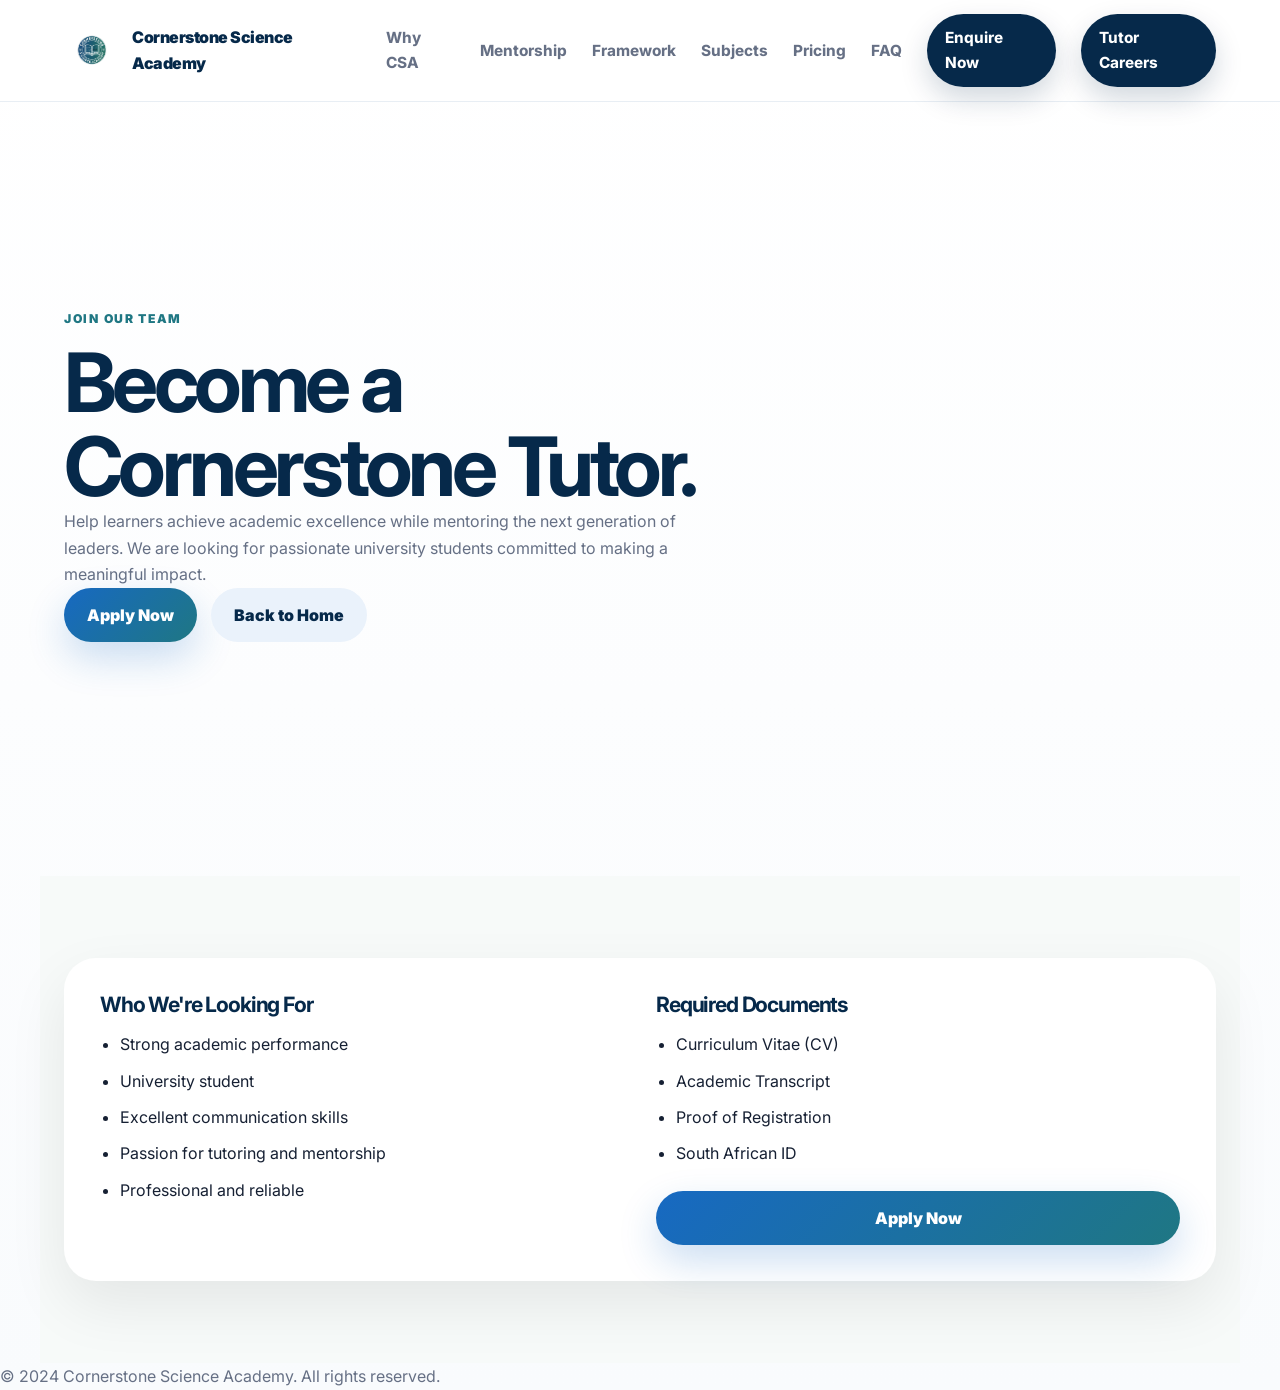
==== tutor-careers.html @ c00c832d "Move tutor careers to separate page" ====
<!DOCTYPE html>
<html lang="en">
<head>
  <meta charset="UTF-8" />
  <meta name="viewport" content="width=device-width, initial-scale=1.0" />
  <title>Cornerstone Science Academy | Online Tutoring & Mentorship</title>
  <meta name="description" content="Premium one-on-one online tutoring and academic mentorship for high school learners in South Africa." />
  <link rel="preconnect" href="https://fonts.googleapis.com">
  <link rel="preconnect" href="https://fonts.gstatic.com" crossorigin>
  <link href="https://fonts.googleapis.com/css2?family=Inter:wght@400;500;600;700;800;900&display=swap" rel="stylesheet">
  <link rel="stylesheet" href="styles.css" />
</head>
<body>
  <header class="site-header">
    <nav class="nav" aria-label="Main navigation">
      <a class="brand" href="index.html#home" aria-label="Cornerstone Science Academy home">
        <img src="assets/logo.png" alt="Cornerstone Science Academy logo" />
        <span>Cornerstone Science Academy</span>
      </a>
      <button class="menu-btn" id="menuBtn" aria-label="Open menu" aria-expanded="false">☰</button>
      <div class="nav-links" id="navLinks">
        <a href="index.html#why">Why CSA</a>
        <a href="index.html#mentorship">Mentorship</a>
        <a href="index.html#framework">Framework</a>
        <a href="index.html#subjects">Subjects</a>
        <a href="index.html#pricing">Pricing</a>
        <a href="index.html#faq">FAQ</a>
        <a href="index.html#contact" class="nav-cta">Enquire Now</a>
        <a href="tutor-careers.html" class="nav-cta">Tutor Careers</a>
      </div>
    </nav>
  </header>
<main>
  <section class="section hero">
    <div class="hero-copy">
      <p class="eyebrow">Join Our Team</p>

      <h1>Become a Cornerstone Tutor.</h1>

      <p>
        Help learners achieve academic excellence while mentoring the next
        generation of leaders. We are looking for passionate university
        students committed to making a meaningful impact.
      </p>

      <div class="hero-actions">
        <a class="btn primary"
           href="https://forms.gle/d82thtwGi8WpK8Qw7"
           target="_blank"
           rel="noopener">
          Apply Now
        </a>

        <a class="btn secondary"
           href="index.html">
          Back to Home
        </a>
      </div>
    </div>
  </section>

  <section class="section careers">
    <div class="career-card">
      <div>
        <h3>Who We're Looking For</h3>

        <ul>
          <li>Strong academic performance</li>
          <li>University student</li>
          <li>Excellent communication skills</li>
          <li>Passion for tutoring and mentorship</li>
          <li>Professional and reliable</li>
        </ul>
      </div>

      <div>
        <h3>Required Documents</h3>

        <ul>
          <li>Curriculum Vitae (CV)</li>
          <li>Academic Transcript</li>
          <li>Proof of Registration</li>
          <li>South African ID</li>
        </ul>

        <a class="btn primary full"
           href="https://forms.gle/d82thtwGi8WpK8Qw7"
           target="_blank"
           rel="noopener">
          Apply Now
        </a>
      </div>
    </div>
  </section>
</main>
    <footer class="site-footer">
        <p>&copy; 2024 Cornerstone Science Academy. All rights reserved.</p>
    </footer>
    
    <script src="script.js"></script>
    </body>

</html>
---- styles.css ----
:root{
  --navy:#06294a; --deep:#031a30; --blue:#1769c2; --teal:#1f7783; --gold:#d8a530;
  --ice:#f4f8fb; --line:#e4ebf2; --text:#162033; --muted:#667085; --white:#fff;
  --shadow:0 24px 70px rgba(6,41,74,.14); --radius:28px;
}
*{box-sizing:border-box;margin:0;padding:0} html{scroll-behavior:smooth} body{font-family:Inter,Arial,sans-serif;color:var(--text);background:linear-gradient(180deg,#fff 0%,#f9fbfd 100%);line-height:1.65} a{text-decoration:none;color:inherit} img{max-width:100%}
.site-header{position:sticky;top:0;z-index:50;background:rgba(255,255,255,.88);backdrop-filter:blur(16px);border-bottom:1px solid rgba(228,235,242,.85)}
.nav{max-width:1200px;margin:auto;padding:14px 24px;display:flex;align-items:center;justify-content:space-between;gap:20px}.brand{display:flex;align-items:center;gap:12px;font-weight:900;color:var(--navy);letter-spacing:-.03em}.brand img{width:56px;height:56px;object-fit:contain}.nav-links{display:flex;align-items:center;gap:25px;font-weight:750;color:var(--muted);font-size:.96rem}.nav-links a:hover{color:var(--blue)}.nav-cta{background:var(--navy);color:#fff!important;padding:11px 18px;border-radius:999px;box-shadow:0 12px 28px rgba(6,41,74,.18)}.menu-btn{display:none;border:0;background:transparent;font-size:30px;color:var(--navy);cursor:pointer}
.section{max-width:1200px;margin:auto;padding:82px 24px}.section-pad{max-width:1200px;margin:auto;padding:76px 24px}.eyebrow{color:var(--teal);font-weight:900;text-transform:uppercase;letter-spacing:.14em;font-size:.76rem;margin-bottom:12px}h1,h2,h3{color:var(--navy);letter-spacing:-.055em;line-height:1.02}h1{font-size:clamp(2.7rem,6.4vw,5.4rem);max-width:920px}h2{font-size:clamp(2rem,4vw,3.35rem)}h3{font-size:1.32rem}p{color:var(--muted)}
.hero{display:grid;grid-template-columns:1.15fr .85fr;gap:46px;align-items:center;min-height:86vh}.hero-text{font-size:1.18rem;max-width:720px;margin:25px 0;color:#536173}.hero-actions{display:flex;gap:14px;flex-wrap:wrap;margin:0 0 26px}.btn{display:inline-flex;align-items:center;justify-content:center;padding:14px 23px;border-radius:999px;font-weight:900;border:0;cursor:pointer;transition:.25s ease}.btn:hover{transform:translateY(-2px)}.primary{background:linear-gradient(135deg,var(--blue),var(--teal));color:#fff;box-shadow:0 16px 38px rgba(23,105,194,.22)}.secondary{background:#eaf2fb;color:var(--navy)}.full{width:100%}.trust-strip{display:flex;flex-wrap:wrap;gap:10px}.trust-strip span{font-weight:800;color:var(--navy);background:var(--ice);border:1px solid var(--line);padding:10px 14px;border-radius:999px;font-size:.92rem}.hero-panel{position:relative;overflow:hidden;background:linear-gradient(160deg,var(--deep),var(--navy) 54%,var(--teal));color:#fff;border-radius:38px;padding:40px;box-shadow:var(--shadow);min-height:520px;display:flex;flex-direction:column;justify-content:center}.hero-panel .orb{position:absolute;right:-70px;top:-70px;width:220px;height:220px;background:rgba(216,165,48,.24);border-radius:50%;filter:blur(4px)}.hero-panel img{width:190px;margin:0 auto 28px;filter:drop-shadow(0 18px 24px rgba(0,0,0,.25))}.hero-panel h2{color:#fff;font-size:2.15rem;margin-bottom:14px}.hero-panel p{color:rgba(255,255,255,.82)}.panel-label{color:var(--gold)!important;font-weight:900;text-transform:uppercase;letter-spacing:.12em;font-size:.8rem;margin-bottom:8px}
.intro-grid,.philosophy{display:grid;grid-template-columns:1fr 1fr;gap:50px;align-items:start}.intro-grid p,.philosophy-text p{font-size:1.08rem}.card-grid{display:grid;gap:18px}.four{grid-template-columns:repeat(4,1fr)}.five{grid-template-columns:repeat(5,1fr)}.info-card,.value-card,.price-card{background:#fff;border:1px solid var(--line);border-radius:var(--radius);padding:28px;box-shadow:0 10px 35px rgba(6,41,74,.05)}.info-card{background:linear-gradient(180deg,#fff,#f8fbfd)}.icon{display:inline-flex;width:42px;height:42px;align-items:center;justify-content:center;border-radius:50%;background:#eaf2fb;color:var(--blue);font-weight:950;margin-bottom:22px}.info-card h3,.value-card h3{margin-bottom:10px}.philosophy{background:var(--navy);border-radius:38px;padding:58px;color:#fff}.philosophy h2{color:#fff}.philosophy p{color:rgba(255,255,255,.78)}
.section-head{max-width:780px;margin:0 auto 34px}.centered{text-align:center}.comparison{display:grid;grid-template-columns:1fr 1fr;gap:20px}.comparison-col{border-radius:32px;padding:32px;border:1px solid var(--line);background:#fff}.comparison-col h3{margin-bottom:22px}.comparison-col ul,.price-card ul{list-style:none;display:grid;gap:13px}.comparison-col li,.price-card li{position:relative;padding-left:28px;color:#4b5565;font-weight:650}.comparison-col li:before,.price-card li:before{content:"✓";position:absolute;left:0;color:var(--teal);font-weight:950}.positive{box-shadow:var(--shadow);border-color:rgba(31,119,131,.28)}.muted-col{background:var(--ice)}
.framework{background:linear-gradient(180deg,#f6fafc,#eef5f9);border-radius:42px}.steps{display:grid;grid-template-columns:repeat(5,1fr);gap:16px}.steps article{background:#fff;border:1px solid var(--line);border-radius:24px;padding:24px;min-height:210px}.steps span{display:inline-flex;width:42px;height:42px;border-radius:50%;align-items:center;justify-content:center;background:var(--navy);color:#fff;font-weight:950;margin-bottom:20px}.steps h3{margin-bottom:10px}.value-card{background:#fff}.subjects .subject-grid{display:grid;grid-template-columns:repeat(3,1fr);gap:14px}.subject-grid span{background:var(--navy);color:#fff;padding:22px;border-radius:22px;font-weight:900;text-align:center;box-shadow:0 14px 30px rgba(6,41,74,.1)}
.founder-card{display:grid;grid-template-columns:.6fr 1.4fr;gap:36px;align-items:center;background:#fff;border:1px solid var(--line);border-radius:42px;padding:44px;box-shadow:var(--shadow)}.founder-mark{width:220px;height:220px;border-radius:50%;display:flex;align-items:center;justify-content:center;background:linear-gradient(145deg,var(--navy),var(--teal));color:#fff;font-size:3rem;font-weight:950;letter-spacing:-.08em;margin:auto}.founder-card p{margin-top:14px}.signature{font-weight:900;color:var(--navy)!important}.signature span{font-weight:650;color:var(--muted)}.mission{text-align:center;background:linear-gradient(135deg,var(--navy),var(--teal));border-radius:42px}.mission h2{color:#fff;max-width:980px;margin:auto}.mission .eyebrow{color:#d9eff3}
.pricing-grid{display:grid;grid-template-columns:1fr 1fr;gap:22px;max-width:980px;margin:auto}.price-card{position:relative}.plan-label{font-weight:900;color:var(--teal);text-transform:uppercase;letter-spacing:.12em;font-size:.78rem}.price-card h3{font-size:3.1rem;margin:10px 0}.price-card h3 span{font-size:1rem;color:var(--muted);letter-spacing:0}.price-card p{margin-bottom:20px}.price-card ul{margin:24px 0}.popular{border:2px solid rgba(31,119,131,.45);box-shadow:var(--shadow)}.badge{position:absolute;right:24px;top:24px;background:var(--gold);color:#fff;font-weight:950;padding:8px 12px;border-radius:999px;font-size:.8rem}.fit-card{background:var(--ice);border:1px solid var(--line);border-radius:38px;padding:42px}.fit-grid{display:grid;grid-template-columns:1fr 1fr;gap:24px;margin-top:22px}.fit-grid div{background:#fff;border-radius:24px;padding:26px;border:1px solid var(--line)}
.faq-list{max-width:860px;margin:auto;display:grid;gap:12px}details{background:#fff;border:1px solid var(--line);border-radius:20px;padding:19px 22px}summary{cursor:pointer;font-weight:900;color:var(--navy);font-size:1.08rem}details p{margin-top:12px}.cta{display:grid;grid-template-columns:1fr 1fr;gap:34px;align-items:start;background:#fff;border:1px solid var(--line);border-radius:42px;box-shadow:var(--shadow)}.cta > div{padding:16px 0}.contact-links{display:grid;gap:10px;margin-top:24px}.contact-links a{font-weight:850;color:var(--blue)}.placeholder-link{color:#8a94a3!important}form{display:grid;gap:13px;background:var(--ice);padding:26px;border-radius:28px}label{font-weight:850;color:var(--navy);font-size:.92rem}input,textarea{width:100%;margin-top:6px;padding:14px 15px;border:1px solid #d9e3ec;border-radius:14px;font:inherit;background:#fff}textarea{min-height:110px;resize:vertical}small{color:var(--muted);text-align:center}.footer{background:var(--deep);color:#fff;margin-top:70px}.footer-inner{max-width:1200px;margin:auto;padding:44px 24px;display:flex;align-items:center;justify-content:space-between;gap:18px;flex-wrap:wrap}.footer-brand{display:flex;align-items:center;gap:12px;font-weight:900}.footer-brand img{width:58px}.footer-links{display:flex;gap:18px;flex-wrap:wrap;color:rgba(255,255,255,.78);font-weight:700}.footer p{color:rgba(255,255,255,.68)}
.reveal{opacity:0;transform:translateY(20px);transition:opacity .7s ease,transform .7s ease}.reveal.visible{opacity:1;transform:translateY(0)}
@media(max-width:980px){.hero,.intro-grid,.philosophy,.comparison,.founder-card,.pricing-grid,.fit-grid,.cta{grid-template-columns:1fr}.four,.five,.steps,.subjects .subject-grid{grid-template-columns:repeat(2,1fr)}.hero-panel{min-height:auto}.founder-mark{width:160px;height:160px}}
@media(max-width:760px){.menu-btn{display:block}.nav-links{display:none;position:absolute;left:18px;right:18px;top:86px;background:#fff;padding:20px;border-radius:24px;box-shadow:var(--shadow);flex-direction:column;align-items:stretch}.nav-links.open{display:flex}.brand span{font-size:.9rem}.section,.section-pad{padding:58px 20px}h1{font-size:2.8rem}.four,.five,.steps,.subjects .subject-grid{grid-template-columns:1fr}.hero{gap:28px;padding-top:46px}.hero-panel{padding:30px}.footer-inner{display:grid;text-align:center}.footer-brand{justify-content:center}.footer-links{justify-content:center}.cta{border-radius:30px}.badge{position:static;display:inline-block;margin-bottom:10px}}

.whatsapp-float{position:fixed;right:22px;bottom:22px;z-index:70;background:#25d366;color:#fff;padding:14px 18px;border-radius:999px;font-weight:950;box-shadow:0 18px 38px rgba(37,211,102,.28);transition:.25s ease}.whatsapp-float:hover{transform:translateY(-3px)}
.price-card,.info-card,.value-card,.comparison-col,.steps article,.subject-grid span{transition:transform .25s ease,box-shadow .25s ease}.price-card:hover,.info-card:hover,.value-card:hover,.comparison-col:hover,.steps article:hover,.subject-grid span:hover{transform:translateY(-5px);box-shadow:0 24px 55px rgba(6,41,74,.11)}
@media(max-width:760px){.whatsapp-float{right:16px;bottom:16px;padding:12px 15px;font-size:.9rem}}

.mentorship{background:linear-gradient(180deg,#ffffff,#f5f9fc);border:1px solid var(--line);border-radius:42px;box-shadow:0 18px 55px rgba(6,41,74,.06)}
.mentorship .section-head p:last-child{max-width:760px;margin:12px auto 0;color:var(--muted);font-size:1.05rem}.mentorship-layout{display:grid;grid-template-columns:1.05fr .95fr;gap:24px;align-items:stretch}.mentor-feature{background:linear-gradient(145deg,var(--navy),var(--teal));border-radius:34px;padding:38px;color:#fff;box-shadow:var(--shadow)}.mentor-feature h3{color:#fff;font-size:2rem;margin-bottom:18px}.mentor-feature p{color:rgba(255,255,255,.82);margin-top:14px}.mentor-feature .eyebrow{color:#d9eff3}.mentor-feature strong{color:#fff}.mentor-cards{display:grid;grid-template-columns:1fr 1fr;gap:14px}.mentor-cards article{background:#fff;border:1px solid var(--line);border-radius:24px;padding:24px;box-shadow:0 10px 30px rgba(6,41,74,.05)}.mentor-cards span{display:inline-flex;width:38px;height:38px;align-items:center;justify-content:center;border-radius:50%;background:#eaf2fb;color:var(--blue);font-weight:950;margin-bottom:16px}.mentor-cards h3{margin-bottom:8px}.platform{display:grid;grid-template-columns:.8fr 1.2fr;gap:40px;background:var(--navy);border-radius:38px;color:#fff}.platform h2{color:#fff}.platform p{color:rgba(255,255,255,.8);font-size:1.06rem;margin-bottom:12px}.platform strong{color:#fff}.platform .eyebrow{color:#d9eff3}
@media(max-width:980px){.mentorship-layout,.platform{grid-template-columns:1fr}.mentor-cards{grid-template-columns:1fr 1fr}}
@media(max-width:760px){.mentor-cards{grid-template-columns:1fr}.mentor-feature{padding:28px}.mentor-feature h3{font-size:1.55rem}}

.whatsapp-big {
  display: inline-flex;
  align-items: center;
  justify-content: center;
  padding: 18px 28px;
  border-radius: 999px;
  background: #0b7a3b;
  color: #ffffff !important;
  font-weight: 800;
  font-size: 1.05rem;
  text-decoration: none;
  box-shadow: 0 16px 40px rgba(11, 122, 59, 0.25);
}

.whatsapp-contact-card {
  background: linear-gradient(135deg, #063f2b, #0b7a3b);
  color: white;
  padding: 32px;
  border-radius: 28px;
  box-shadow: 0 24px 60px rgba(0, 0, 0, 0.18);
}

.whatsapp-contact-card h3 {
  font-size: 1.6rem;
  margin-bottom: 12px;
}

.whatsapp-contact-card p {
  margin-bottom: 22px;
  opacity: 0.95;
}

.whatsapp-contact-card a {
  display: inline-flex;
  padding: 16px 24px;
  border-radius: 999px;
  background: white;
  color: #063f2b;
  font-weight: 800;
  text-decoration: none;
}

.whatsapp-contact-card small {
  display: block;
  margin-top: 16px;
  opacity: 0.85;
}

.whatsapp-float {
  font-size: 1rem;
  padding: 16px 24px;
  border-radius: 999px;
  font-weight: 800;
}

.contact-upgrade {
  align-items: stretch;
}

.contact-actions {
  display: flex;
  flex-wrap: wrap;
  gap: 14px;
  margin-top: 26px;
}

.whatsapp-primary {
  background: #16c45f;
  color: #ffffff !important;
  box-shadow: 0 18px 40px rgba(22, 196, 95, 0.28);
}

.whatsapp-contact-card {
  background: linear-gradient(135deg, #062f22, #08723d);
  color: #ffffff;
  padding: 36px;
  border-radius: 32px;
  box-shadow: 0 28px 70px rgba(0, 0, 0, 0.22);
}

.whatsapp-contact-card .card-kicker {
  color: #b9f8d0;
  font-weight: 800;
  text-transform: uppercase;
  letter-spacing: 0.08em;
  font-size: 0.78rem;
  margin-bottom: 10px;
}

.whatsapp-contact-card h3 {
  color: #ffffff;
  font-size: clamp(1.8rem, 3vw, 2.4rem);
  line-height: 1.05;
  margin-bottom: 14px;
}

.whatsapp-contact-card p {
  color: rgba(255, 255, 255, 0.9);
  margin-bottom: 20px;
}

.whatsapp-contact-card ul {
  list-style: none;
  padding: 0;
  margin: 0 0 24px;
  display: grid;
  gap: 10px;
}

.whatsapp-contact-card li {
  color: #ffffff;
  font-weight: 700;
}

.whatsapp-contact-card li::before {
  content: "✓";
  display: inline-flex;
  margin-right: 10px;
  color: #b9f8d0;
  font-weight: 900;
}

.whatsapp-contact-card a {
  display: flex;
  justify-content: center;
  align-items: center;
  width: 100%;
  padding: 18px 24px;
  border-radius: 999px;
  background: #ffffff;
  color: #063f2b !important;
  font-weight: 900;
  text-decoration: none;
  box-shadow: 0 14px 30px rgba(0, 0, 0, 0.18);
}

.whatsapp-contact-card small {
  display: block;
  margin-top: 16px;
  color: rgba(255, 255, 255, 0.78);
  text-align: center;
}

.whatsapp-float {
  font-size: 1rem;
  padding: 18px 26px;
  border-radius: 999px;
  font-weight: 900;
}
.careers {
  background: #f7faf9;
}

.career-card {
  display: grid;
  grid-template-columns: 1fr 1fr;
  gap: 32px;
  background: #ffffff;
  padding: 36px;
  border-radius: 32px;
  box-shadow: 0 24px 60px rgba(0, 0, 0, 0.08);
}

.career-card h3 {
  margin-bottom: 16px;
}

.career-card ul {
  padding-left: 20px;
  margin-bottom: 24px;
}

.career-card li {
  margin-bottom: 10px;
}

@media (max-width: 800px) {
  .career-card {
    grid-template-columns: 1fr;
  }
}
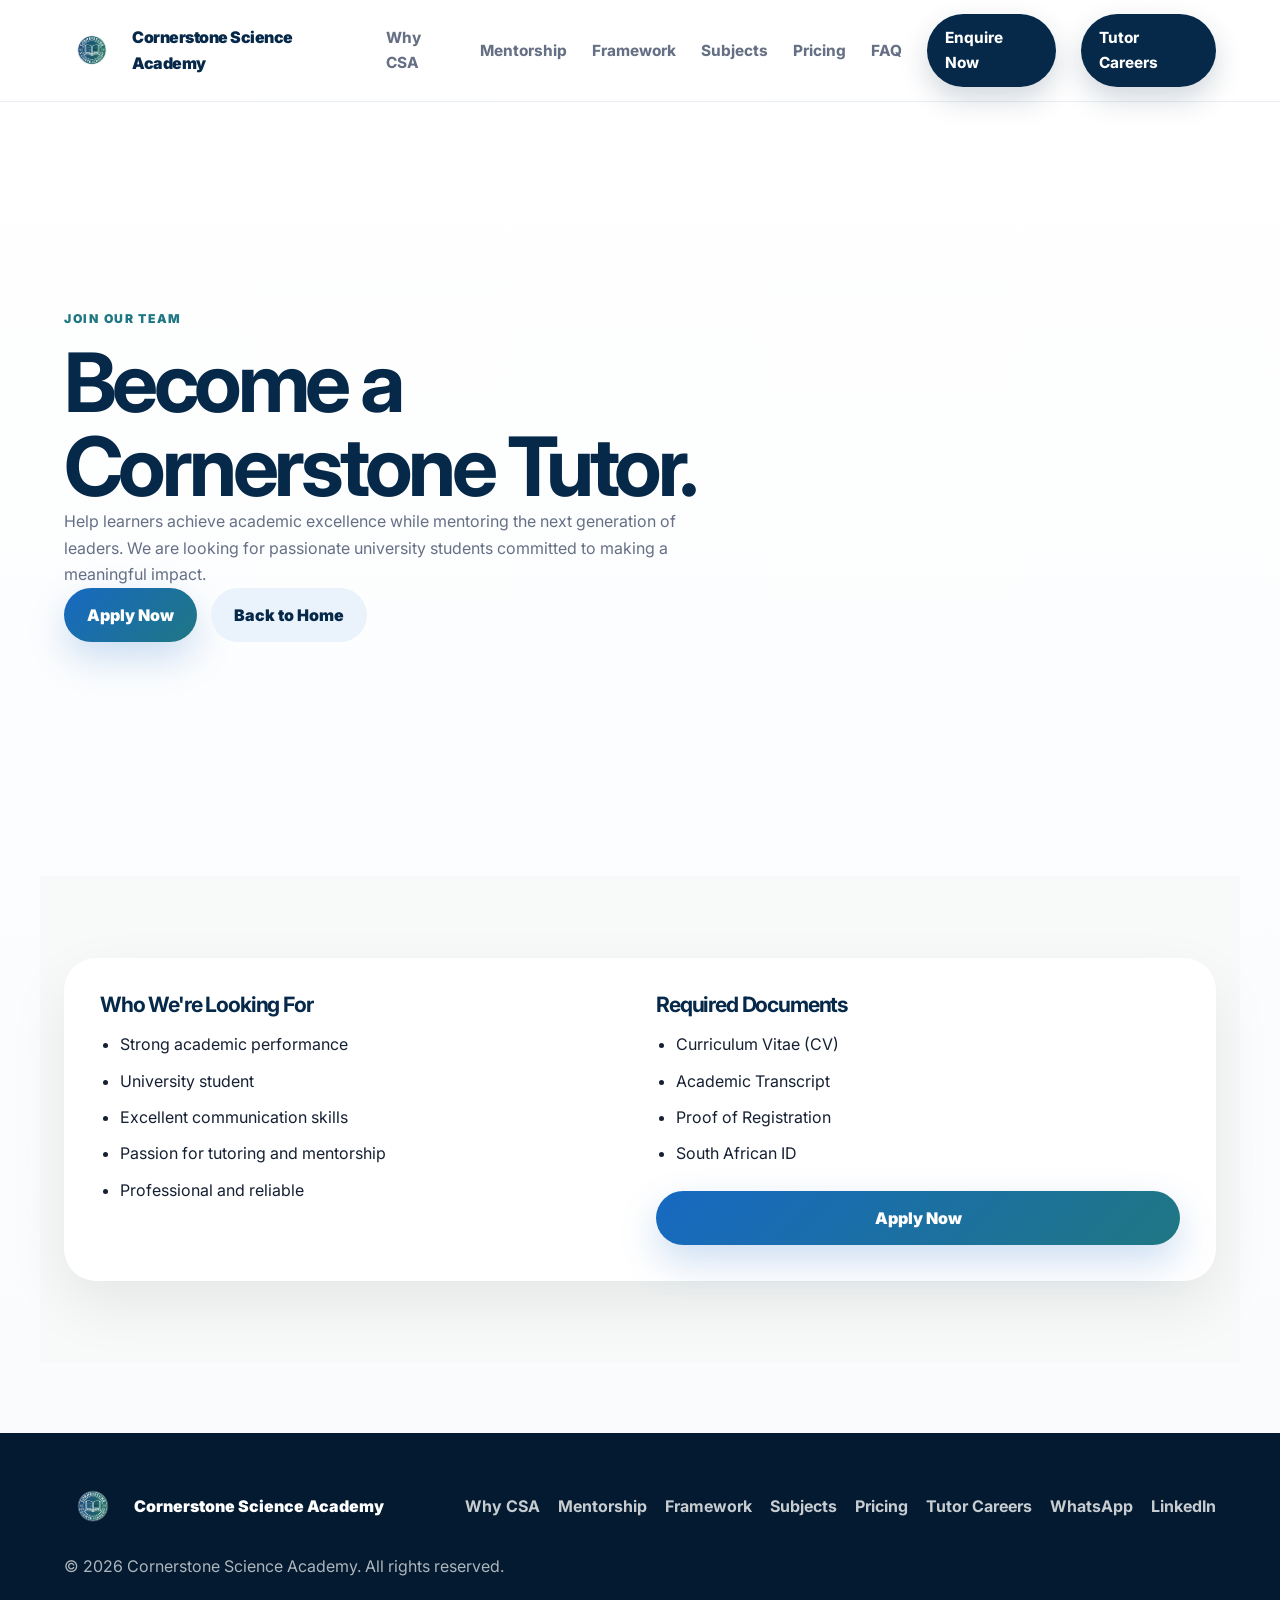
==== commit 7c17fae1: "Clean homepage tutor careers link" ====
--- a/tutor-careers.html
+++ b/tutor-careers.html
@@ -93,11 +93,23 @@
     </div>
   </section>
 </main>
-    <footer class="site-footer">
-        <p>&copy; 2024 Cornerstone Science Academy. All rights reserved.</p>
-    </footer>
-    
-    <script src="script.js"></script>
-    </body>
+    <footer class="footer">
+    <div class="footer-inner">
+      <a class="footer-brand" href="#home"><img src="assets/logo.png" alt="Cornerstone Science Academy logo"><span>Cornerstone Science Academy</span></a>
+      <div class="footer-links">
+        <a href="#why">Why CSA</a>
+        <a href="#mentorship">Mentorship</a>
+        <a href="#framework">Framework</a>
+        <a href="#subjects">Subjects</a>
+        <a href="#pricing">Pricing</a>
+        <a href="tutor-careers.html">Tutor Careers</a>
+        <a href="https://wa.me/27606325117" target="_blank" rel="noopener">WhatsApp</a>
+        <a href="https://www.linkedin.com/company/cornerstone-science-academy/?viewAsMember=true" target="_blank" rel="noopener">LinkedIn</a>
+      </div>
+      <p>© 2026 Cornerstone Science Academy. All rights reserved.</p>
+    </div>
+  </footer>
 
+  <script src="script.js"></script>
+</body>
 </html>
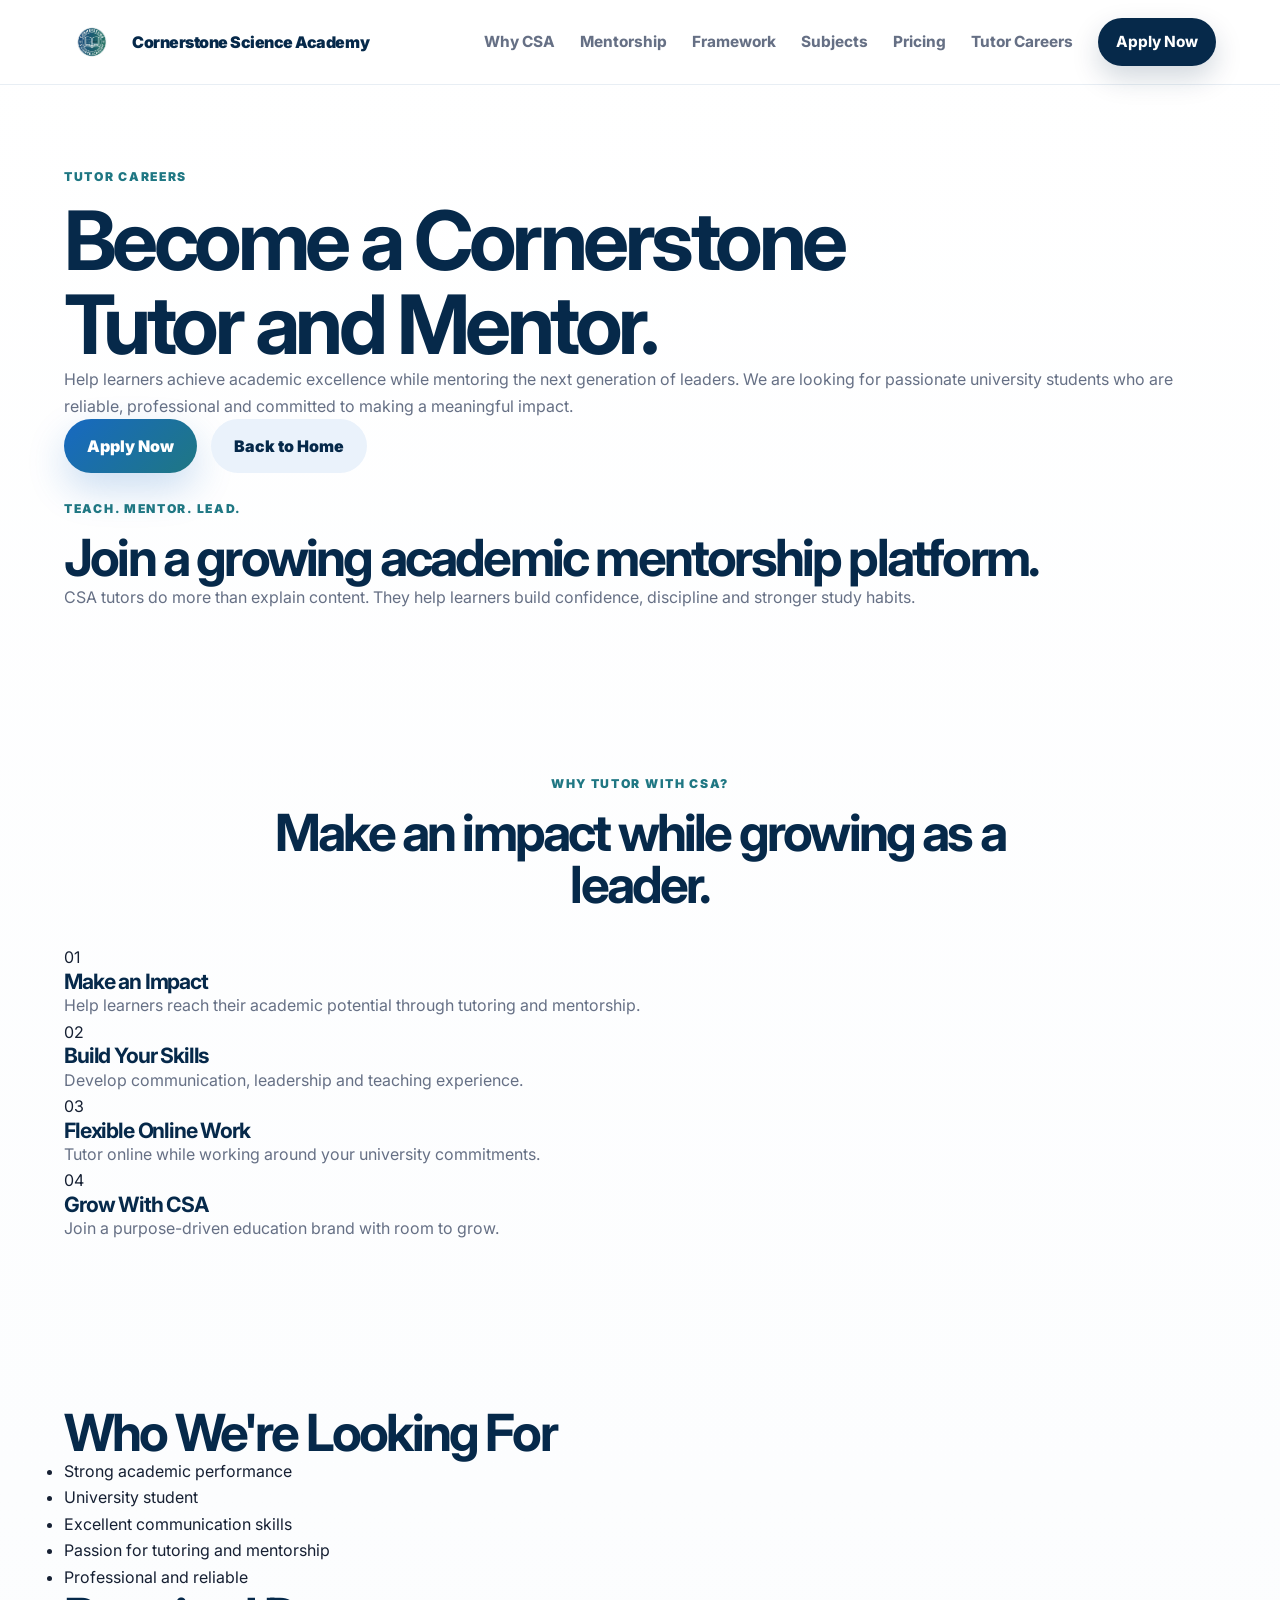
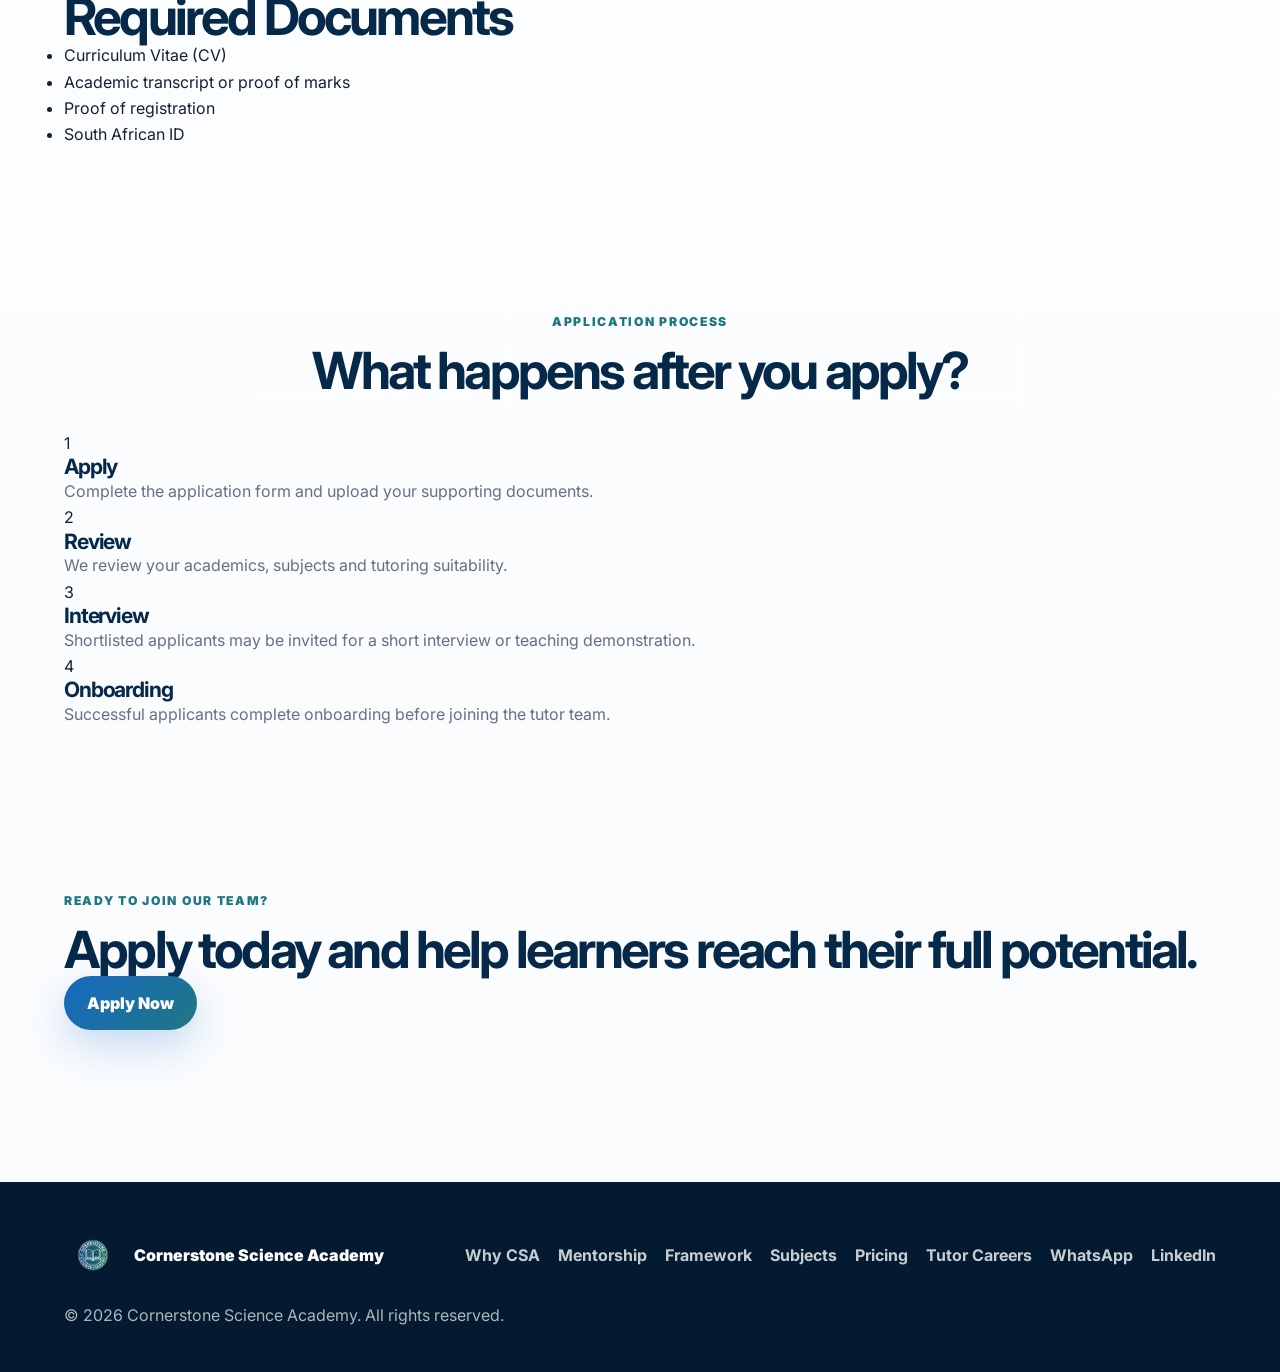
==== commit d8ec01f4: "Polish tutor careers page" ====
--- a/tutor-careers.html
+++ b/tutor-careers.html
@@ -3,8 +3,8 @@
 <head>
   <meta charset="UTF-8" />
   <meta name="viewport" content="width=device-width, initial-scale=1.0" />
-  <title>Cornerstone Science Academy | Online Tutoring & Mentorship</title>
-  <meta name="description" content="Premium one-on-one online tutoring and academic mentorship for high school learners in South Africa." />
+  <title>Tutor Careers | Cornerstone Science Academy</title>
+  <meta name="description" content="Apply to become a tutor or mentor at Cornerstone Science Academy. Join a team of passionate university students helping learners grow in confidence, discipline and academic excellence." />
   <link rel="preconnect" href="https://fonts.googleapis.com">
   <link rel="preconnect" href="https://fonts.gstatic.com" crossorigin>
   <link href="https://fonts.googleapis.com/css2?family=Inter:wght@400;500;600;700;800;900&display=swap" rel="stylesheet">
@@ -24,46 +24,64 @@
         <a href="index.html#framework">Framework</a>
         <a href="index.html#subjects">Subjects</a>
         <a href="index.html#pricing">Pricing</a>
-        <a href="index.html#faq">FAQ</a>
-        <a href="index.html#contact" class="nav-cta">Enquire Now</a>
-        <a href="tutor-careers.html" class="nav-cta">Tutor Careers</a>
+        <a href="tutor-careers.html">Tutor Careers</a>
+        <a href="https://forms.gle/d82thtwGi8WpK8Qw7" class="nav-cta" target="_blank" rel="noopener">Apply Now</a>
       </div>
     </nav>
   </header>
-<main>
-  <section class="section hero">
-    <div class="hero-copy">
-      <p class="eyebrow">Join Our Team</p>
+<main class="careers-page">
+    <section class="careers-hero section reveal">
+      <div class="careers-hero-copy">
+        <p class="eyebrow">Tutor Careers</p>
+        <h1>Become a Cornerstone Tutor and Mentor.</h1>
+        <p>Help learners achieve academic excellence while mentoring the next generation of leaders. We are looking for passionate university students who are reliable, professional and committed to making a meaningful impact.</p>
 
-      <h1>Become a Cornerstone Tutor.</h1>
+        <div class="hero-actions">
+          <a class="btn primary" href="https://forms.gle/d82thtwGi8WpK8Qw7" target="_blank" rel="noopener">Apply Now</a>
+          <a class="btn secondary" href="index.html">Back to Home</a>
+        </div>
+      </div>
 
-      <p>
-        Help learners achieve academic excellence while mentoring the next
-        generation of leaders. We are looking for passionate university
-        students committed to making a meaningful impact.
-      </p>
+      <div class="careers-hero-card">
+        <p class="eyebrow">Teach. Mentor. Lead.</p>
+        <h2>Join a growing academic mentorship platform.</h2>
+        <p>CSA tutors do more than explain content. They help learners build confidence, discipline and stronger study habits.</p>
+      </div>
+    </section>
 
-      <div class="hero-actions">
-        <a class="btn primary"
-           href="https://forms.gle/d82thtwGi8WpK8Qw7"
-           target="_blank"
-           rel="noopener">
-          Apply Now
-        </a>
+    <section class="section careers-benefits reveal">
+      <div class="section-head centered">
+        <p class="eyebrow">Why tutor with CSA?</p>
+        <h2>Make an impact while growing as a leader.</h2>
+      </div>
 
-        <a class="btn secondary"
-           href="index.html">
-          Back to Home
-        </a>
+      <div class="career-benefit-grid">
+        <article>
+          <span>01</span>
+          <h3>Make an Impact</h3>
+          <p>Help learners reach their academic potential through tutoring and mentorship.</p>
+        </article>
+        <article>
+          <span>02</span>
+          <h3>Build Your Skills</h3>
+          <p>Develop communication, leadership and teaching experience.</p>
+        </article>
+        <article>
+          <span>03</span>
+          <h3>Flexible Online Work</h3>
+          <p>Tutor online while working around your university commitments.</p>
+        </article>
+        <article>
+          <span>04</span>
+          <h3>Grow With CSA</h3>
+          <p>Join a purpose-driven education brand with room to grow.</p>
+        </article>
       </div>
-    </div>
-  </section>
+    </section>
 
-  <section class="section careers">
-    <div class="career-card">
-      <div>
-        <h3>Who We're Looking For</h3>
-
+    <section class="section career-details reveal">
+      <div class="career-detail-card">
+        <h2>Who We're Looking For</h2>
         <ul>
           <li>Strong academic performance</li>
           <li>University student</li>
@@ -73,35 +91,48 @@
         </ul>
       </div>
 
-      <div>
-        <h3>Required Documents</h3>
-
+      <div class="career-detail-card">
+        <h2>Required Documents</h2>
         <ul>
           <li>Curriculum Vitae (CV)</li>
-          <li>Academic Transcript</li>
-          <li>Proof of Registration</li>
+          <li>Academic transcript or proof of marks</li>
+          <li>Proof of registration</li>
           <li>South African ID</li>
         </ul>
+      </div>
+    </section>
 
-        <a class="btn primary full"
-           href="https://forms.gle/d82thtwGi8WpK8Qw7"
-           target="_blank"
-           rel="noopener">
-          Apply Now
-        </a>
+    <section class="section application-process reveal">
+      <div class="section-head centered">
+        <p class="eyebrow">Application Process</p>
+        <h2>What happens after you apply?</h2>
       </div>
-    </div>
-  </section>
-</main>
+
+      <div class="process-grid">
+        <article><span>1</span><h3>Apply</h3><p>Complete the application form and upload your supporting documents.</p></article>
+        <article><span>2</span><h3>Review</h3><p>We review your academics, subjects and tutoring suitability.</p></article>
+        <article><span>3</span><h3>Interview</h3><p>Shortlisted applicants may be invited for a short interview or teaching demonstration.</p></article>
+        <article><span>4</span><h3>Onboarding</h3><p>Successful applicants complete onboarding before joining the tutor team.</p></article>
+      </div>
+    </section>
+
+    <section class="section careers-final-cta reveal">
+      <div>
+        <p class="eyebrow">Ready to join our team?</p>
+        <h2>Apply today and help learners reach their full potential.</h2>
+      </div>
+      <a class="btn primary" href="https://forms.gle/d82thtwGi8WpK8Qw7" target="_blank" rel="noopener">Apply Now</a>
+    </section>
+  </main>
     <footer class="footer">
     <div class="footer-inner">
-      <a class="footer-brand" href="#home"><img src="assets/logo.png" alt="Cornerstone Science Academy logo"><span>Cornerstone Science Academy</span></a>
+      <a class="footer-brand" href="index.html#home"><img src="assets/logo.png" alt="Cornerstone Science Academy logo"><span>Cornerstone Science Academy</span></a>
       <div class="footer-links">
-        <a href="#why">Why CSA</a>
-        <a href="#mentorship">Mentorship</a>
-        <a href="#framework">Framework</a>
-        <a href="#subjects">Subjects</a>
-        <a href="#pricing">Pricing</a>
+        <a href="index.html#why">Why CSA</a>
+        <a href="index.html#mentorship">Mentorship</a>
+        <a href="index.html#framework">Framework</a>
+        <a href="index.html#subjects">Subjects</a>
+        <a href="index.html#pricing">Pricing</a>
         <a href="tutor-careers.html">Tutor Careers</a>
         <a href="https://wa.me/27606325117" target="_blank" rel="noopener">WhatsApp</a>
         <a href="https://www.linkedin.com/company/cornerstone-science-academy/?viewAsMember=true" target="_blank" rel="noopener">LinkedIn</a>
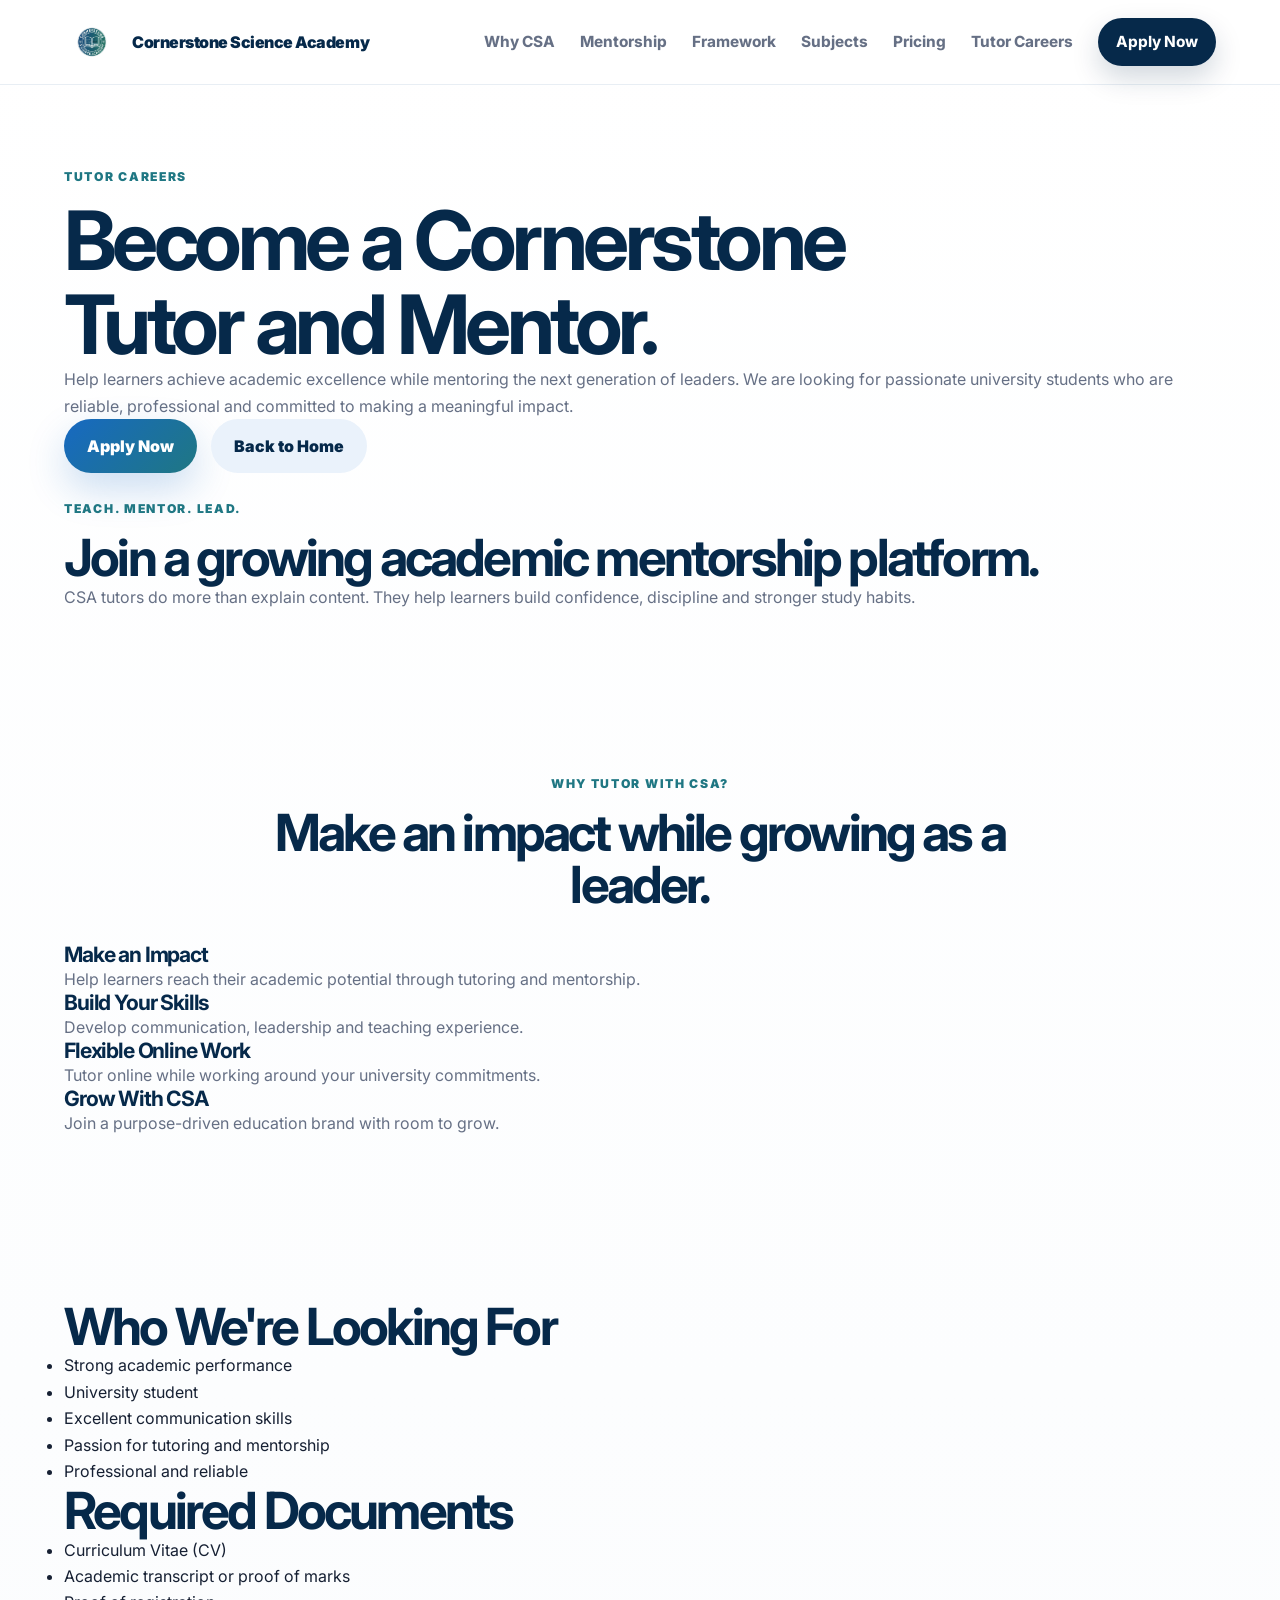
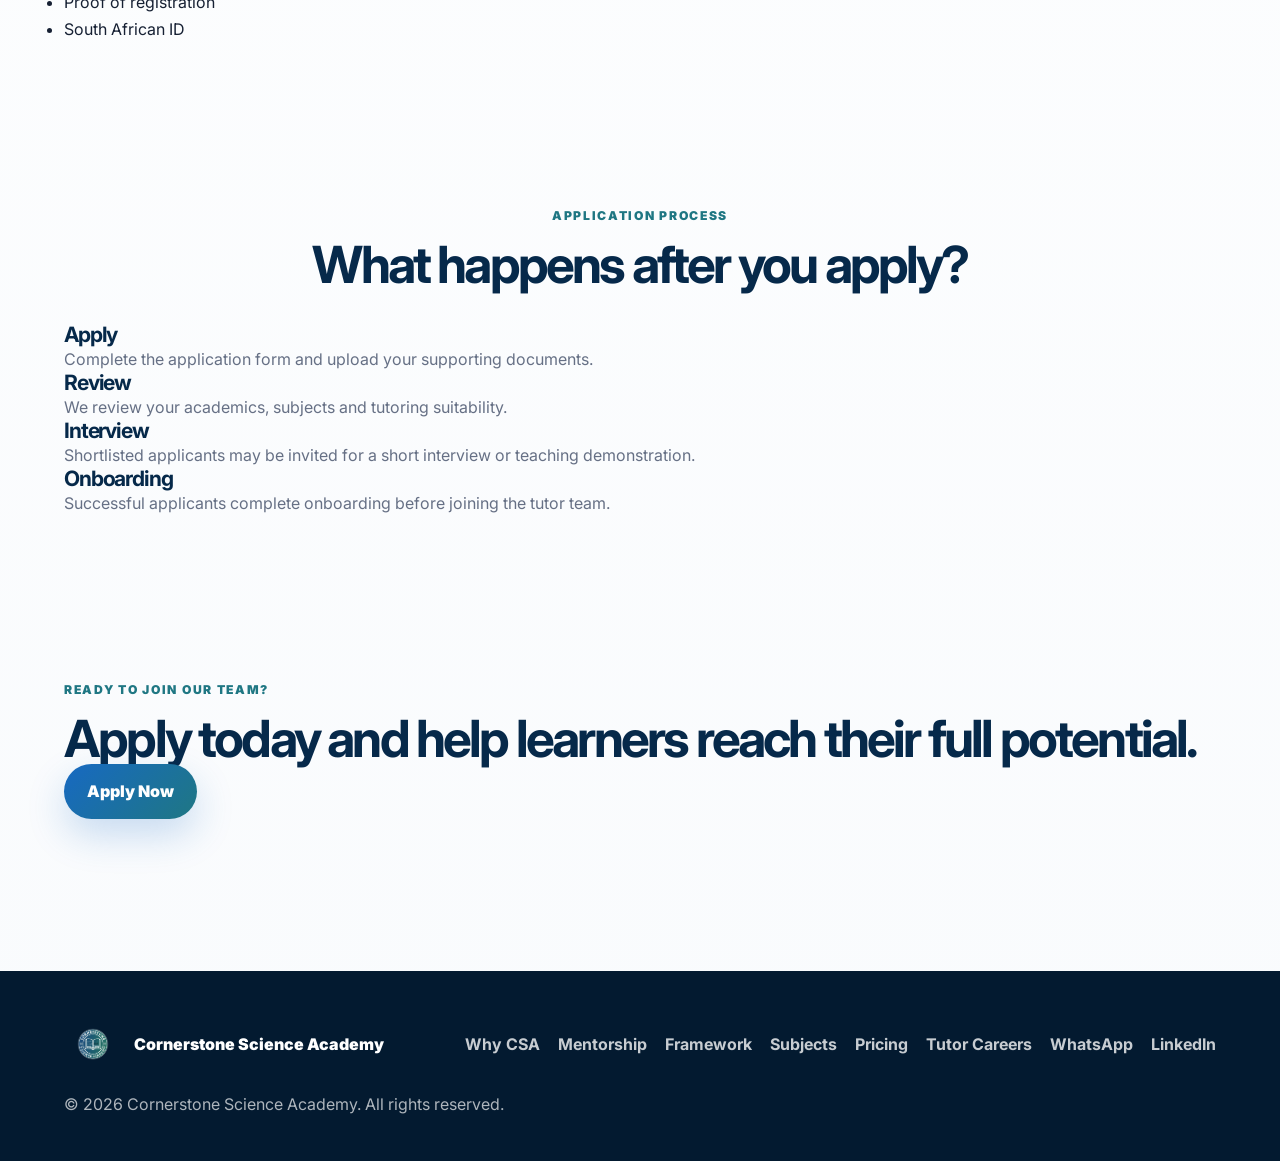
==== commit 107d311d: "Polish tutor careers page" ====
--- a/tutor-careers.html
+++ b/tutor-careers.html
@@ -57,22 +57,22 @@
 
       <div class="career-benefit-grid">
         <article>
-          <span>01</span>
+          <span></span>
           <h3>Make an Impact</h3>
           <p>Help learners reach their academic potential through tutoring and mentorship.</p>
         </article>
         <article>
-          <span>02</span>
+          <span></span>
           <h3>Build Your Skills</h3>
           <p>Develop communication, leadership and teaching experience.</p>
         </article>
         <article>
-          <span>03</span>
+          <span></span>
           <h3>Flexible Online Work</h3>
           <p>Tutor online while working around your university commitments.</p>
         </article>
         <article>
-          <span>04</span>
+          <span></span>
           <h3>Grow With CSA</h3>
           <p>Join a purpose-driven education brand with room to grow.</p>
         </article>
@@ -109,10 +109,10 @@
       </div>
 
       <div class="process-grid">
-        <article><span>1</span><h3>Apply</h3><p>Complete the application form and upload your supporting documents.</p></article>
-        <article><span>2</span><h3>Review</h3><p>We review your academics, subjects and tutoring suitability.</p></article>
-        <article><span>3</span><h3>Interview</h3><p>Shortlisted applicants may be invited for a short interview or teaching demonstration.</p></article>
-        <article><span>4</span><h3>Onboarding</h3><p>Successful applicants complete onboarding before joining the tutor team.</p></article>
+        <article><span></span><h3>Apply</h3><p>Complete the application form and upload your supporting documents.</p></article>
+        <article><span></span><h3>Review</h3><p>We review your academics, subjects and tutoring suitability.</p></article>
+        <article><span></span><h3>Interview</h3><p>Shortlisted applicants may be invited for a short interview or teaching demonstration.</p></article>
+        <article><span></span><h3>Onboarding</h3><p>Successful applicants complete onboarding before joining the tutor team.</p></article>
       </div>
     </section>
 
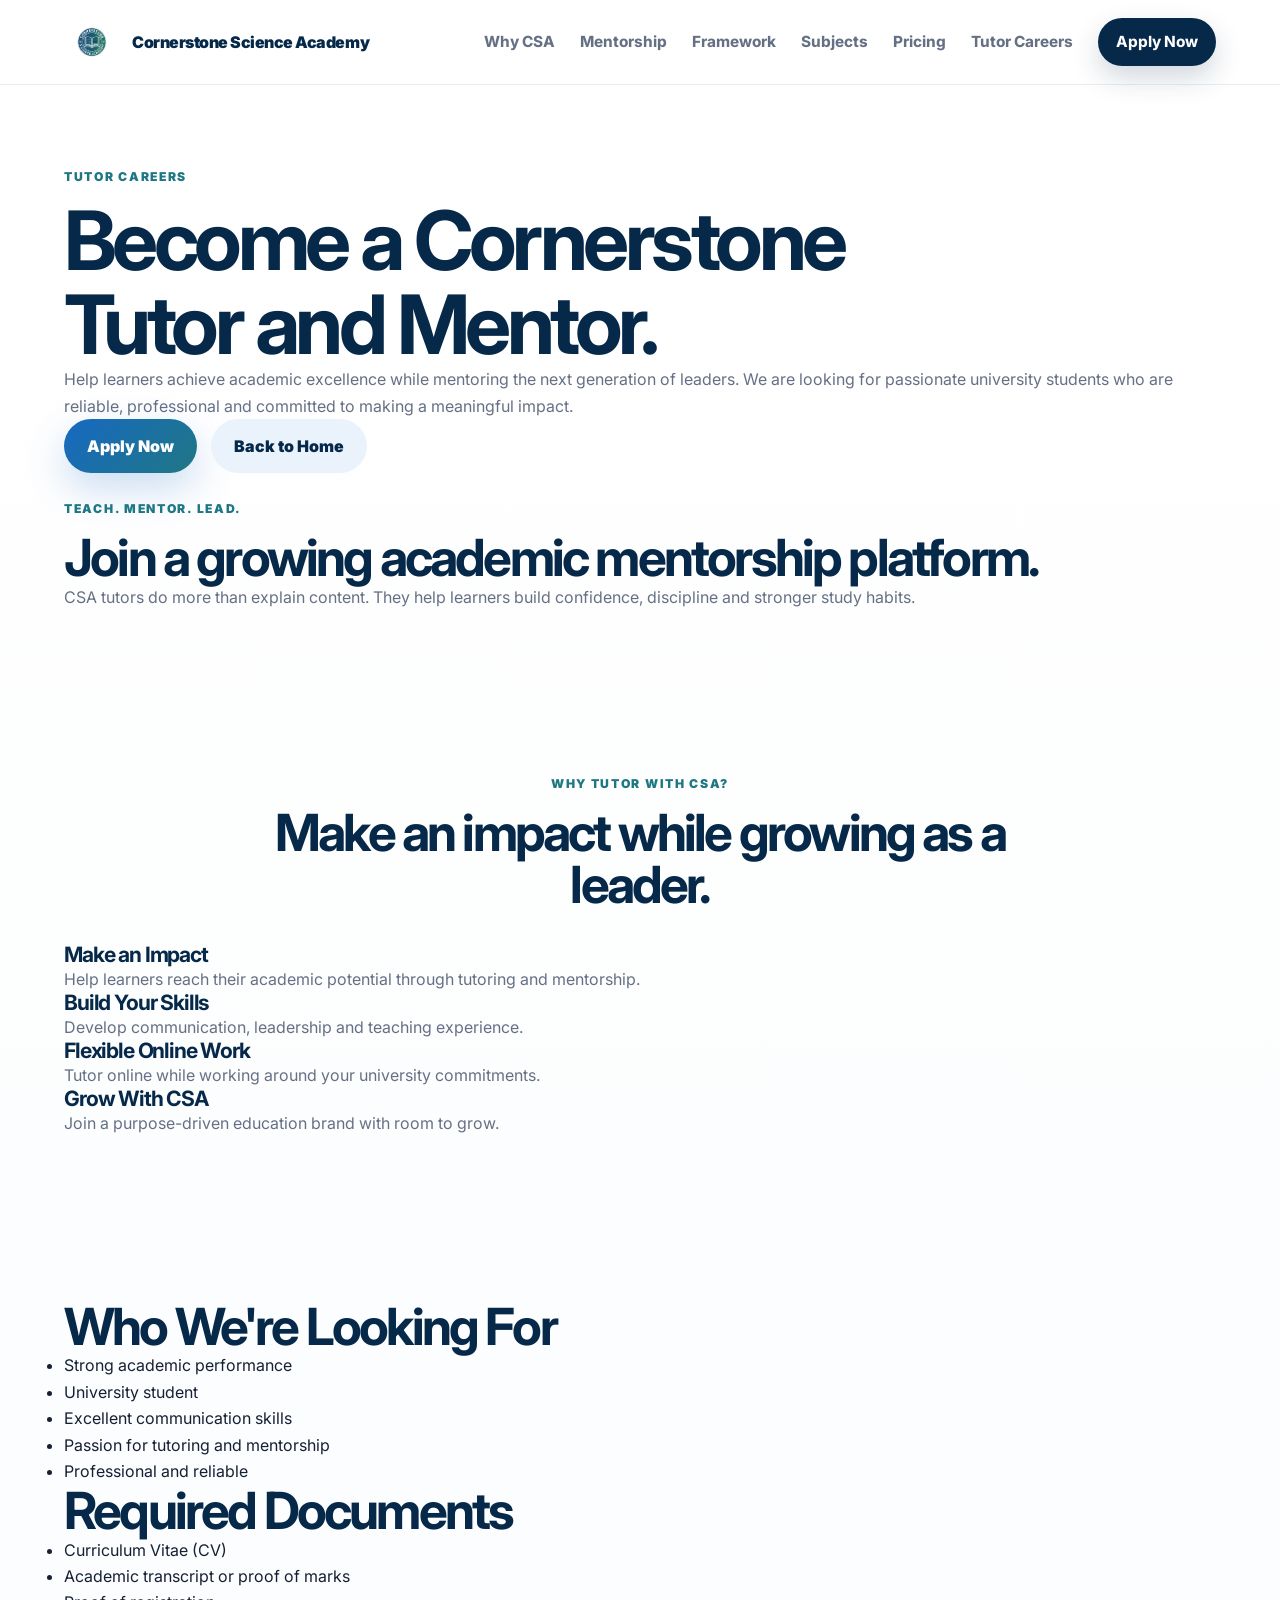
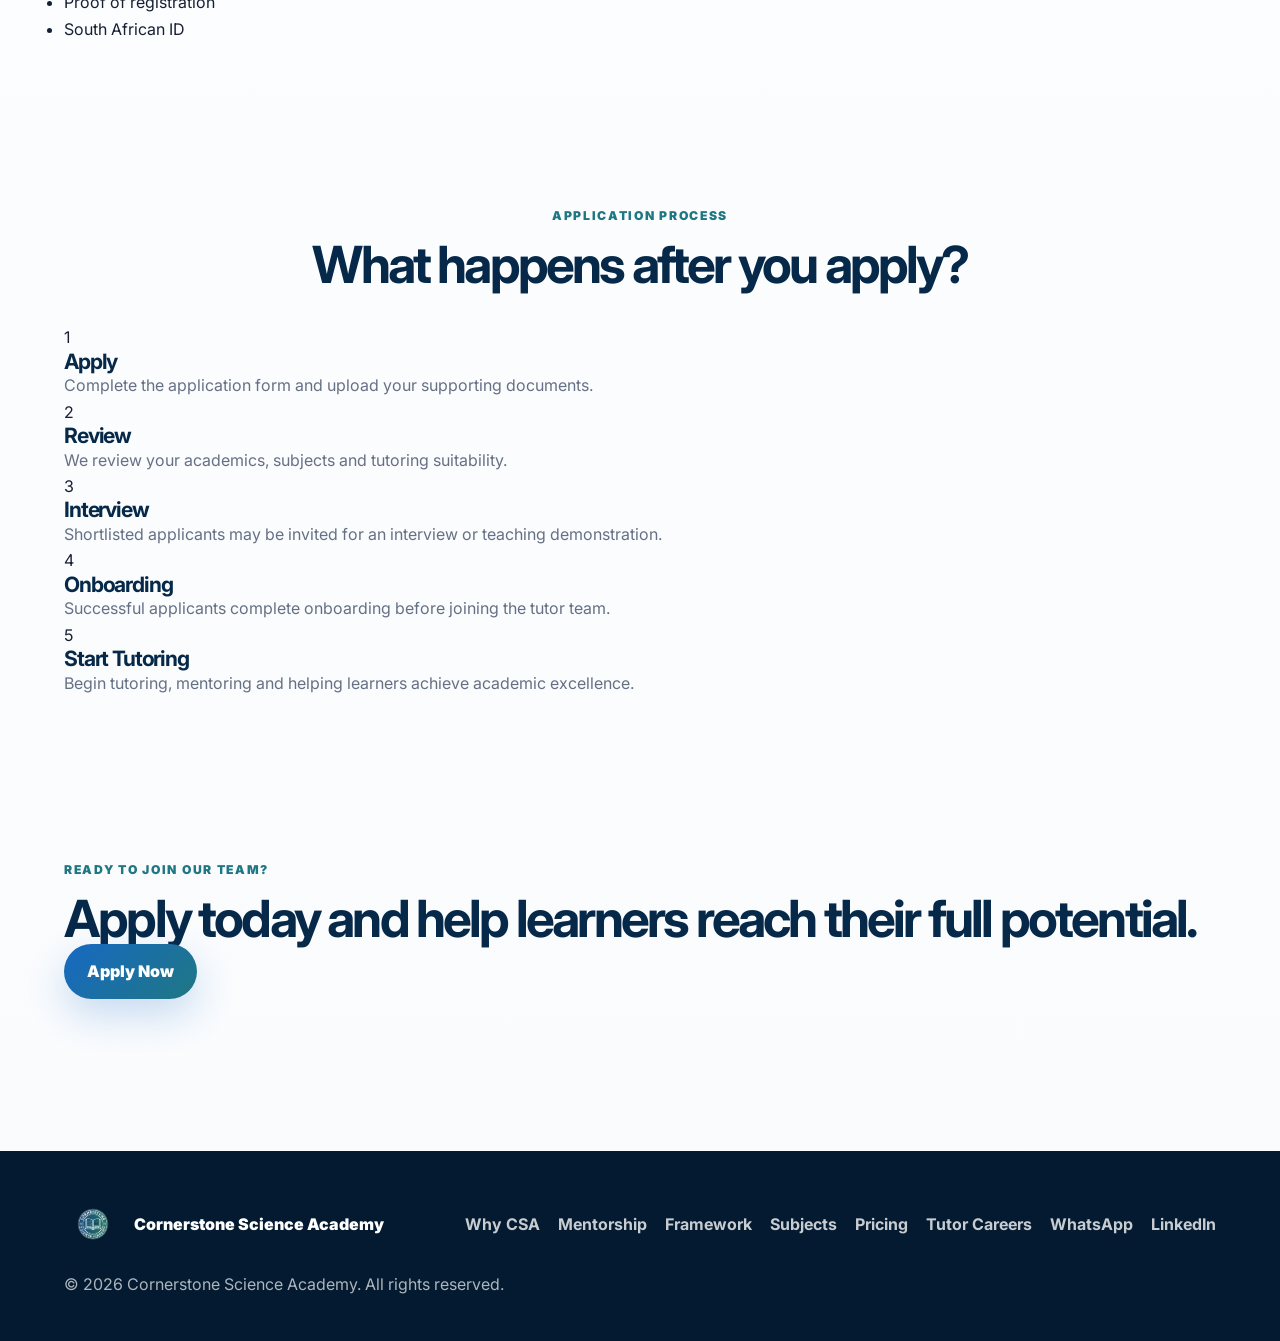
==== commit d1b9d20f: "Improve tutor careers cards and roadmap" ====
--- a/tutor-careers.html
+++ b/tutor-careers.html
@@ -108,11 +108,12 @@
         <h2>What happens after you apply?</h2>
       </div>
 
-      <div class="process-grid">
-        <article><span></span><h3>Apply</h3><p>Complete the application form and upload your supporting documents.</p></article>
-        <article><span></span><h3>Review</h3><p>We review your academics, subjects and tutoring suitability.</p></article>
-        <article><span></span><h3>Interview</h3><p>Shortlisted applicants may be invited for a short interview or teaching demonstration.</p></article>
-        <article><span></span><h3>Onboarding</h3><p>Successful applicants complete onboarding before joining the tutor team.</p></article>
+      <div class="process-grid roadmap-grid">
+        <article><span>1</span><h3>Apply</h3><p>Complete the application form and upload your supporting documents.</p></article>
+        <article><span>2</span><h3>Review</h3><p>We review your academics, subjects and tutoring suitability.</p></article>
+        <article><span>3</span><h3>Interview</h3><p>Shortlisted applicants may be invited for an interview or teaching demonstration.</p></article>
+        <article><span>4</span><h3>Onboarding</h3><p>Successful applicants complete onboarding before joining the tutor team.</p></article>
+        <article><span>5</span><h3>Start Tutoring</h3><p>Begin tutoring, mentoring and helping learners achieve academic excellence.</p></article>
       </div>
     </section>
 
--- a/styles.css
+++ b/styles.css
@@ -8,7 +8,9 @@
 .nav{max-width:1200px;margin:auto;padding:14px 24px;display:flex;align-items:center;justify-content:space-between;gap:20px}.brand{display:flex;align-items:center;gap:12px;font-weight:900;color:var(--navy);letter-spacing:-.03em}.brand img{width:56px;height:56px;object-fit:contain}.nav-links{display:flex;align-items:center;gap:25px;font-weight:750;color:var(--muted);font-size:.96rem}.nav-links a:hover{color:var(--blue)}.nav-cta{background:var(--navy);color:#fff!important;padding:11px 18px;border-radius:999px;box-shadow:0 12px 28px rgba(6,41,74,.18)}.menu-btn{display:none;border:0;background:transparent;font-size:30px;color:var(--navy);cursor:pointer}
 .section{max-width:1200px;margin:auto;padding:82px 24px}.section-pad{max-width:1200px;margin:auto;padding:76px 24px}.eyebrow{color:var(--teal);font-weight:900;text-transform:uppercase;letter-spacing:.14em;font-size:.76rem;margin-bottom:12px}h1,h2,h3{color:var(--navy);letter-spacing:-.055em;line-height:1.02}h1{font-size:clamp(2.7rem,6.4vw,5.4rem);max-width:920px}h2{font-size:clamp(2rem,4vw,3.35rem)}h3{font-size:1.32rem}p{color:var(--muted)}
 .hero{display:grid;grid-template-columns:1.15fr .85fr;gap:46px;align-items:center;min-height:86vh}.hero-text{font-size:1.18rem;max-width:720px;margin:25px 0;color:#536173}.hero-actions{display:flex;gap:14px;flex-wrap:wrap;margin:0 0 26px}.btn{display:inline-flex;align-items:center;justify-content:center;padding:14px 23px;border-radius:999px;font-weight:900;border:0;cursor:pointer;transition:.25s ease}.btn:hover{transform:translateY(-2px)}.primary{background:linear-gradient(135deg,var(--blue),var(--teal));color:#fff;box-shadow:0 16px 38px rgba(23,105,194,.22)}.secondary{background:#eaf2fb;color:var(--navy)}.full{width:100%}.trust-strip{display:flex;flex-wrap:wrap;gap:10px}.trust-strip span{font-weight:800;color:var(--navy);background:var(--ice);border:1px solid var(--line);padding:10px 14px;border-radius:999px;font-size:.92rem}.hero-panel{position:relative;overflow:hidden;background:linear-gradient(160deg,var(--deep),var(--navy) 54%,var(--teal));color:#fff;border-radius:38px;padding:40px;box-shadow:var(--shadow);min-height:520px;display:flex;flex-direction:column;justify-content:center}.hero-panel .orb{position:absolute;right:-70px;top:-70px;width:220px;height:220px;background:rgba(216,165,48,.24);border-radius:50%;filter:blur(4px)}.hero-panel img{width:190px;margin:0 auto 28px;filter:drop-shadow(0 18px 24px rgba(0,0,0,.25))}.hero-panel h2{color:#fff;font-size:2.15rem;margin-bottom:14px}.hero-panel p{color:rgba(255,255,255,.82)}.panel-label{color:var(--gold)!important;font-weight:900;text-transform:uppercase;letter-spacing:.12em;font-size:.8rem;margin-bottom:8px}
-.intro-grid,.philosophy{display:grid;grid-template-columns:1fr 1fr;gap:50px;align-items:start}.intro-grid p,.philosophy-text p{font-size:1.08rem}.card-grid{display:grid;gap:18px}.four{grid-template-columns:repeat(4,1fr)}.five{grid-template-columns:repeat(5,1fr)}.info-card,.value-card,.price-card{background:#fff;border:1px solid var(--line);border-radius:var(--radius);padding:28px;box-shadow:0 10px 35px rgba(6,41,74,.05)}.info-card{background:linear-gradient(180deg,#fff,#f8fbfd)}.icon{display:inline-flex;width:42px;height:42px;align-items:center;justify-content:center;border-radius:50%;background:#eaf2fb;color:var(--blue);font-weight:950;margin-bottom:22px}.info-card h3,.value-card h3{margin-bottom:10px}.philosophy{background:var(--navy);border-radius:38px;padding:58px;color:#fff}.philosophy h2{color:#fff}.philosophy p{color:rgba(255,255,255,.78)}
+.intro-grid,.philosophy{display:grid;grid-template-columns:1fr 1fr;gap:50px;align-items:start}.intro-grid p,.philosophy-text p{font-size:1.08rem}.card-grid{display:grid;gap:18px}.four{grid-template-columns:repeat(4,1fr)}.five{grid-template-columns:repeat(5,1fr)}.info-card,.value-card,.price-card{background:#fff;border:1px solid var(--line);border-radius:var(--radius);padding:28px;box-shadow:0 10px 35px rgba(6,41,74,.05)}.info-card{background:linear-gradient(180deg,#fff,#f8fbfd)}.icon{display:inline-flex;width:42px;height:42px;align-items:center;justify-content:center;border-radius:50%;background:#eaf2fb;color:var(--blue);font-weight:950;margin-bottom:22px}.info-card h3,.value-card h3{margin-bottom:10px}.philosophy{background:var(--navy);border-radius:38px;padding:58px;color:#fff;
+
+    margin-top:0;}.philosophy h2{color:#fff}.philosophy p{color:rgba(255,255,255,.78)}
 .section-head{max-width:780px;margin:0 auto 34px}.centered{text-align:center}.comparison{display:grid;grid-template-columns:1fr 1fr;gap:20px}.comparison-col{border-radius:32px;padding:32px;border:1px solid var(--line);background:#fff}.comparison-col h3{margin-bottom:22px}.comparison-col ul,.price-card ul{list-style:none;display:grid;gap:13px}.comparison-col li,.price-card li{position:relative;padding-left:28px;color:#4b5565;font-weight:650}.comparison-col li:before,.price-card li:before{content:"✓";position:absolute;left:0;color:var(--teal);font-weight:950}.positive{box-shadow:var(--shadow);border-color:rgba(31,119,131,.28)}.muted-col{background:var(--ice)}
 .framework{background:linear-gradient(180deg,#f6fafc,#eef5f9);border-radius:42px}.steps{display:grid;grid-template-columns:repeat(5,1fr);gap:16px}.steps article{background:#fff;border:1px solid var(--line);border-radius:24px;padding:24px;min-height:210px}.steps span{display:inline-flex;width:42px;height:42px;border-radius:50%;align-items:center;justify-content:center;background:var(--navy);color:#fff;font-weight:950;margin-bottom:20px}.steps h3{margin-bottom:10px}.value-card{background:#fff}.subjects .subject-grid{display:grid;grid-template-columns:repeat(3,1fr);gap:14px}.subject-grid span{background:var(--navy);color:#fff;padding:22px;border-radius:22px;font-weight:900;text-align:center;box-shadow:0 14px 30px rgba(6,41,74,.1)}
 .founder-card{display:grid;grid-template-columns:.6fr 1.4fr;gap:36px;align-items:center;background:#fff;border:1px solid var(--line);border-radius:42px;padding:44px;box-shadow:var(--shadow)}.founder-mark{width:220px;height:220px;border-radius:50%;display:flex;align-items:center;justify-content:center;background:linear-gradient(145deg,var(--navy),var(--teal));color:#fff;font-size:3rem;font-weight:950;letter-spacing:-.08em;margin:auto}.founder-card p{margin-top:14px}.signature{font-weight:900;color:var(--navy)!important}.signature span{font-weight:650;color:var(--muted)}.mission{text-align:center;background:linear-gradient(135deg,var(--navy),var(--teal));border-radius:42px}.mission h2{color:#fff;max-width:980px;margin:auto}.mission .eyebrow{color:#d9eff3}
@@ -23,7 +25,9 @@
 @media(max-width:760px){.whatsapp-float{right:16px;bottom:16px;padding:12px 15px;font-size:.9rem}}
 
 .mentorship{background:linear-gradient(180deg,#ffffff,#f5f9fc);border:1px solid var(--line);border-radius:42px;box-shadow:0 18px 55px rgba(6,41,74,.06)}
-.mentorship .section-head p:last-child{max-width:760px;margin:12px auto 0;color:var(--muted);font-size:1.05rem}.mentorship-layout{display:grid;grid-template-columns:1.05fr .95fr;gap:24px;align-items:stretch}.mentor-feature{background:linear-gradient(145deg,var(--navy),var(--teal));border-radius:34px;padding:38px;color:#fff;box-shadow:var(--shadow)}.mentor-feature h3{color:#fff;font-size:2rem;margin-bottom:18px}.mentor-feature p{color:rgba(255,255,255,.82);margin-top:14px}.mentor-feature .eyebrow{color:#d9eff3}.mentor-feature strong{color:#fff}.mentor-cards{display:grid;grid-template-columns:1fr 1fr;gap:14px}.mentor-cards article{background:#fff;border:1px solid var(--line);border-radius:24px;padding:24px;box-shadow:0 10px 30px rgba(6,41,74,.05)}.mentor-cards span{display:inline-flex;width:38px;height:38px;align-items:center;justify-content:center;border-radius:50%;background:#eaf2fb;color:var(--blue);font-weight:950;margin-bottom:16px}.mentor-cards h3{margin-bottom:8px}.platform{display:grid;grid-template-columns:.8fr 1.2fr;gap:40px;background:var(--navy);border-radius:38px;color:#fff}.platform h2{color:#fff}.platform p{color:rgba(255,255,255,.8);font-size:1.06rem;margin-bottom:12px}.platform strong{color:#fff}.platform .eyebrow{color:#d9eff3}
+.mentorship .section-head p:last-child{max-width:760px;margin:12px auto 0;color:var(--muted);font-size:1.05rem}.mentorship-layout{display:grid;grid-template-columns:1.05fr .95fr;gap:24px;align-items:stretch}.mentor-feature{background:linear-gradient(145deg,var(--navy),var(--teal));border-radius:34px;padding:38px;color:#fff;box-shadow:var(--shadow)}.mentor-feature h3{color:#fff;font-size:2rem;margin-bottom:18px}.mentor-feature p{color:rgba(255,255,255,.82);margin-top:14px}.mentor-feature .eyebrow{color:#d9eff3}.mentor-feature strong{color:#fff}.mentor-cards{display:grid;grid-template-columns:1fr 1fr;gap:14px}.mentor-cards article{background:#fff;border:1px solid var(--line);border-radius:24px;padding:24px;box-shadow:0 10px 30px rgba(6,41,74,.05)}.mentor-cards span{display:inline-flex;width:38px;height:38px;align-items:center;justify-content:center;border-radius:50%;background:#eaf2fb;color:var(--blue);font-weight:950;margin-bottom:16px}.mentor-cards h3{margin-bottom:8px}.platform{display:grid;grid-template-columns:.8fr 1.2fr;gap:40px;background:var(--navy);border-radius:38px;color:#fff;
+
+    margin-bottom:32px;}.platform h2{color:#fff}.platform p{color:rgba(255,255,255,.8);font-size:1.06rem;margin-bottom:12px}.platform strong{color:#fff}.platform .eyebrow{color:#d9eff3}
 @media(max-width:980px){.mentorship-layout,.platform{grid-template-columns:1fr}.mentor-cards{grid-template-columns:1fr 1fr}}
 @media(max-width:760px){.mentor-cards{grid-template-columns:1fr}.mentor-feature{padding:28px}.mentor-feature h3{font-size:1.55rem}}
 
@@ -207,4 +211,56 @@
   .career-card {
     grid-template-columns: 1fr;
   }
+}
+
+/* Final contact spacing and section overlap fixes */
+.cta.contact-upgrade {
+  grid-template-columns: minmax(0, 0.95fr) minmax(0, 1.05fr);
+  gap: 54px;
+  align-items: center;
+  overflow: hidden;
+}
+
+.cta.contact-upgrade > div {
+  min-width: 0;
+}
+
+.cta.contact-upgrade .whatsapp-contact-card {
+  width: 100%;
+  min-height: 340px;
+  padding: 44px 42px;
+  display: flex;
+  flex-direction: column;
+  justify-content: center;
+}
+
+.cta.contact-upgrade .whatsapp-contact-card h3 {
+  font-size: clamp(2rem, 3.2vw, 2.7rem);
+}
+
+.cta.contact-upgrade .whatsapp-contact-card a {
+  margin-top: 8px;
+}
+
+.platform {
+  margin-top: 56px;
+  position: relative;
+  z-index: 1;
+}
+
+.contact-upgrade + .platform,
+.contact-upgrade + .section.platform {
+  margin-top: 72px;
+}
+
+@media (max-width: 980px) {
+  .cta.contact-upgrade {
+    grid-template-columns: 1fr;
+    gap: 28px;
+  }
+
+  .cta.contact-upgrade .whatsapp-contact-card {
+    min-height: auto;
+    padding: 34px 28px;
+  }
 }
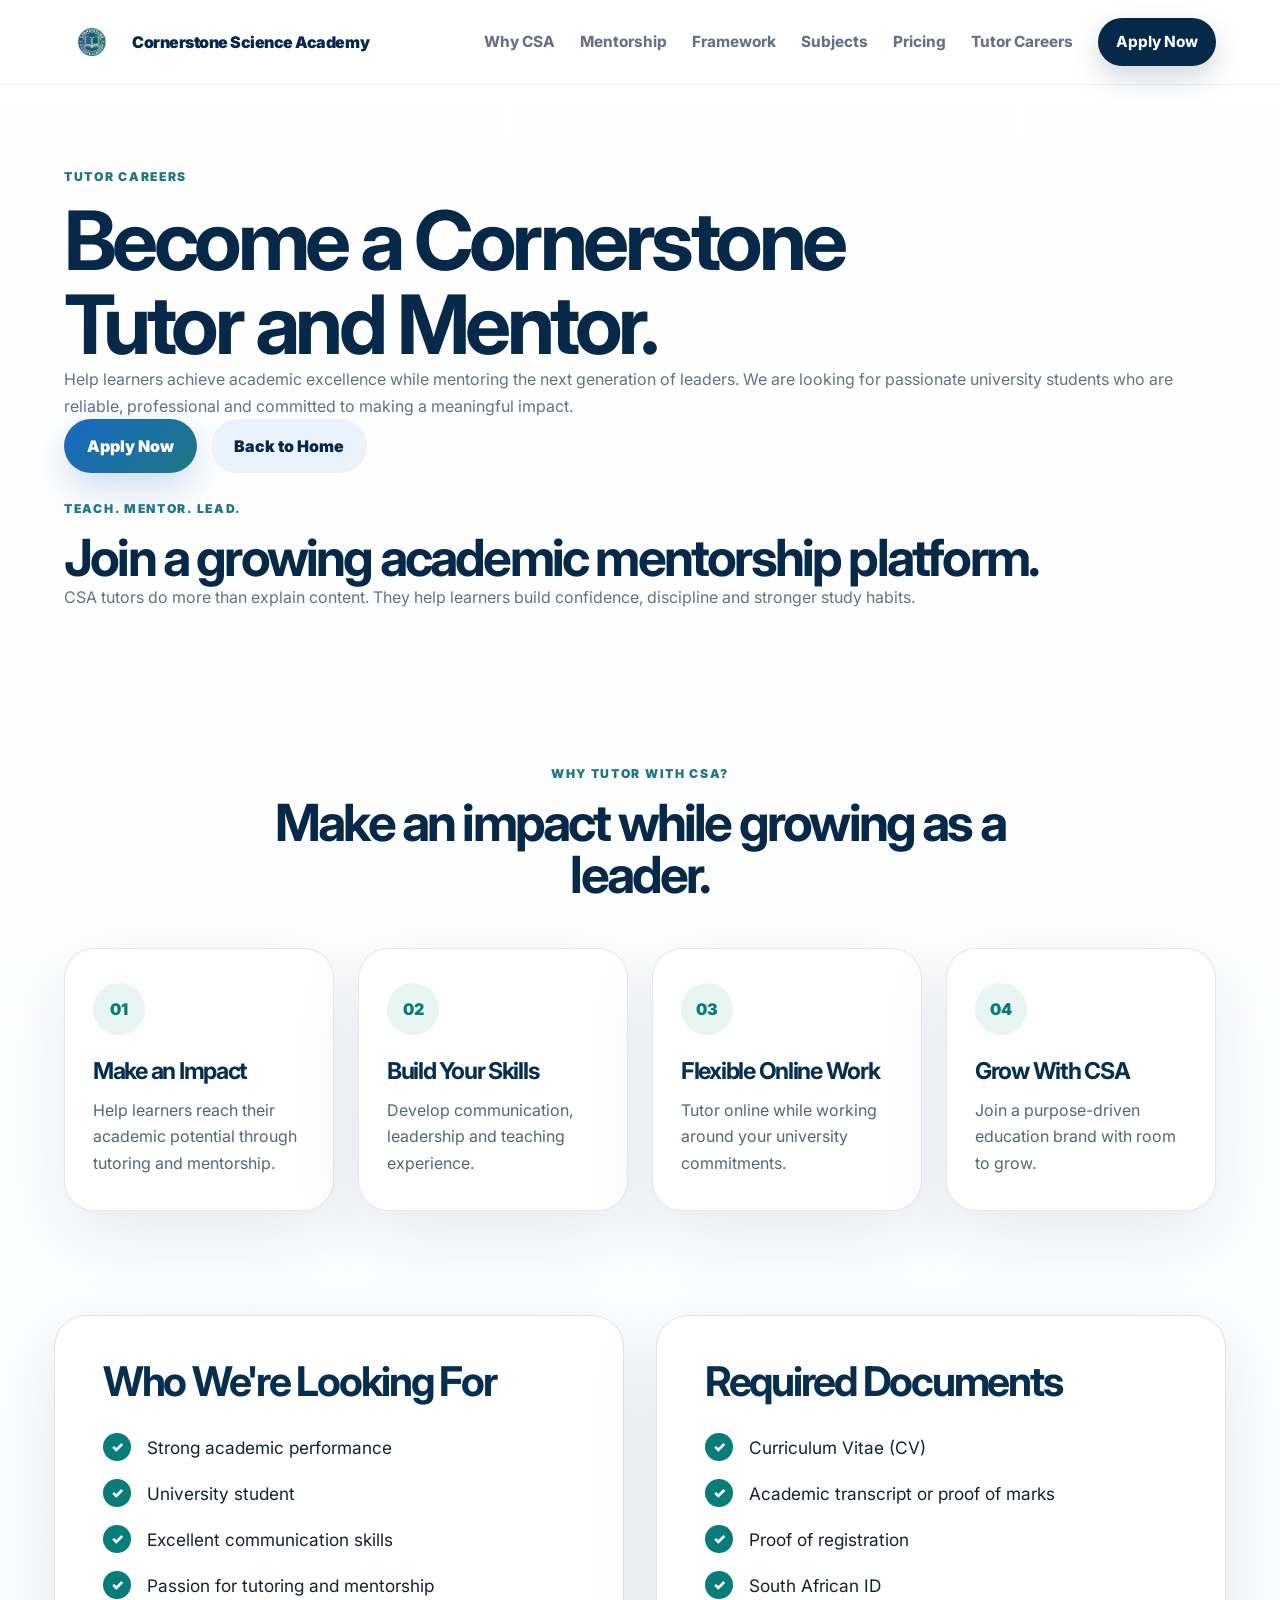
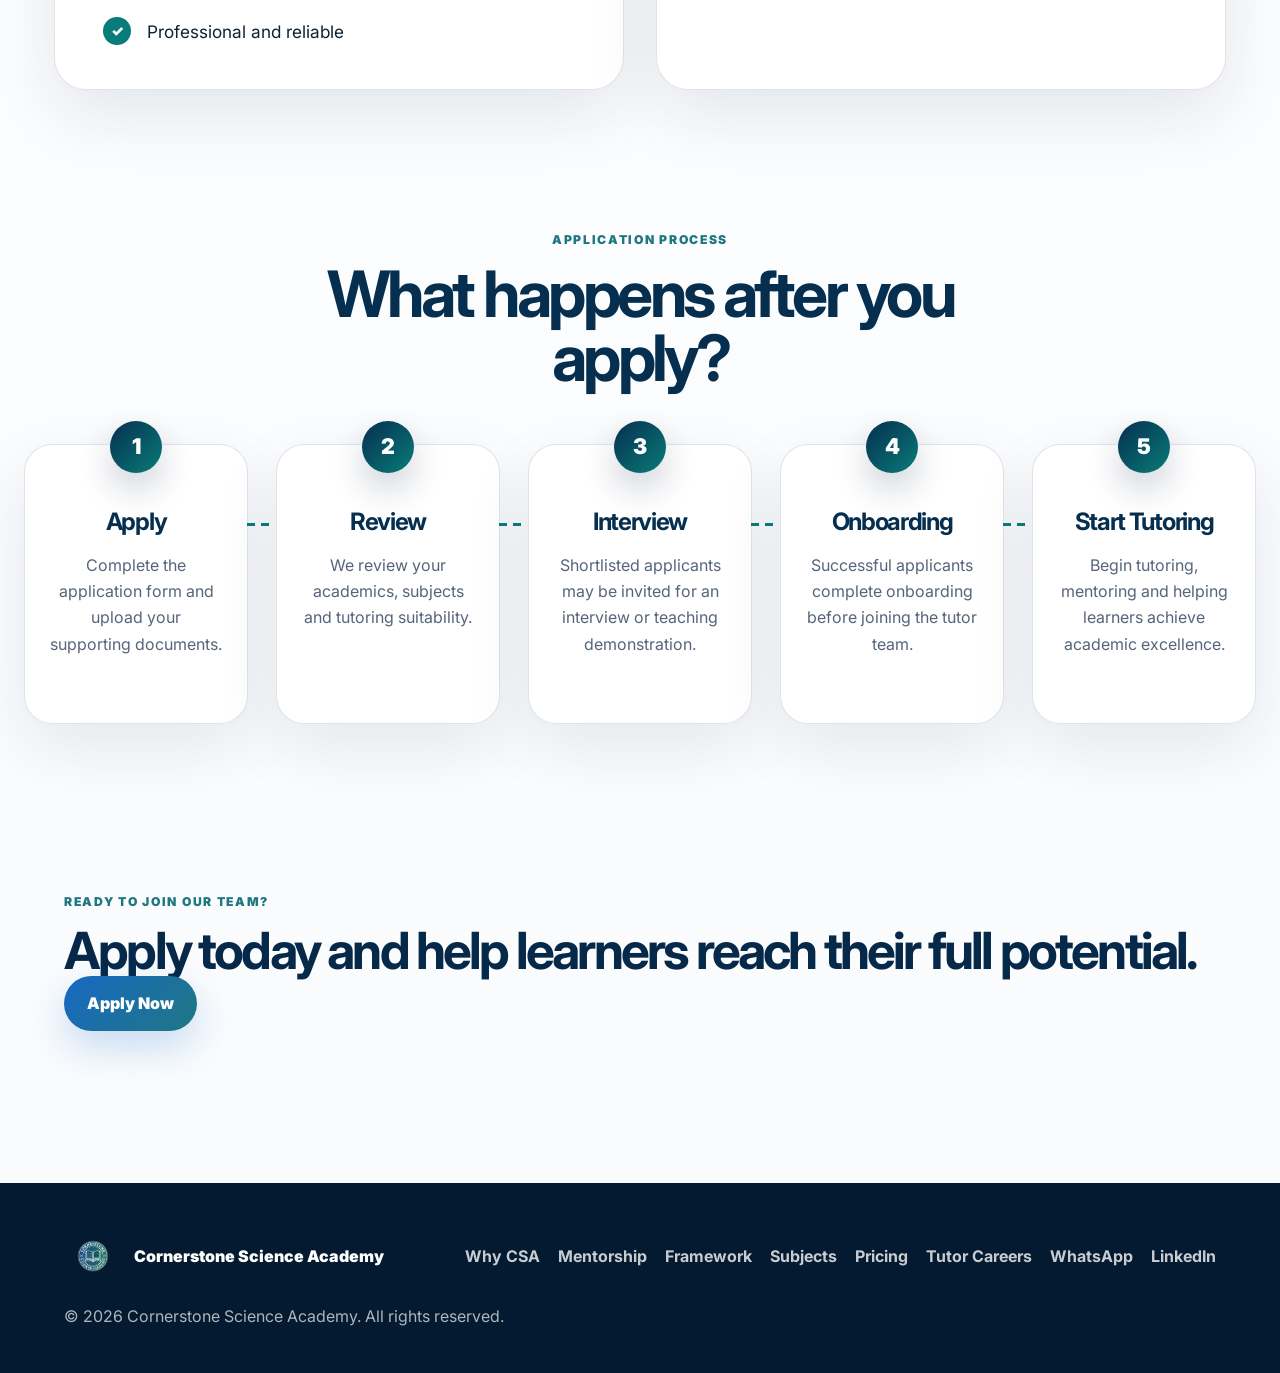
==== commit ae916654: "Add tutor careers boxed layout and roadmap" ====
--- a/tutor-careers.html
+++ b/tutor-careers.html
@@ -29,7 +29,8 @@
       </div>
     </nav>
   </header>
-<main class="careers-page">
+
+  <main class="careers-page">
     <section class="careers-hero section reveal">
       <div class="careers-hero-copy">
         <p class="eyebrow">Tutor Careers</p>
@@ -125,7 +126,8 @@
       <a class="btn primary" href="https://forms.gle/d82thtwGi8WpK8Qw7" target="_blank" rel="noopener">Apply Now</a>
     </section>
   </main>
-    <footer class="footer">
+
+  <footer class="footer">
     <div class="footer-inner">
       <a class="footer-brand" href="index.html#home"><img src="assets/logo.png" alt="Cornerstone Science Academy logo"><span>Cornerstone Science Academy</span></a>
       <div class="footer-links">
--- a/styles.css
+++ b/styles.css
@@ -263,4 +263,221 @@
     min-height: auto;
     padding: 34px 28px;
   }
+}
+
+/* Tutor careers boxed layout and roadmap */
+.careers-page .careers-benefits {
+  padding-top: 72px;
+  padding-bottom: 40px;
+}
+
+.careers-page .career-benefit-grid {
+  display: grid !important;
+  grid-template-columns: repeat(4, minmax(0, 1fr)) !important;
+  gap: 24px !important;
+  max-width: 1220px !important;
+  margin: 48px auto 0 !important;
+}
+
+.careers-page .career-benefit-grid article {
+  background: #ffffff !important;
+  border: 1px solid rgba(4, 38, 66, 0.1) !important;
+  border-radius: 30px !important;
+  padding: 34px 28px !important;
+  min-height: 250px !important;
+  box-shadow: 0 24px 70px rgba(0, 31, 63, 0.09) !important;
+}
+
+.careers-page .career-benefit-grid article:nth-child(1) span::before { content: "01"; }
+.careers-page .career-benefit-grid article:nth-child(2) span::before { content: "02"; }
+.careers-page .career-benefit-grid article:nth-child(3) span::before { content: "03"; }
+.careers-page .career-benefit-grid article:nth-child(4) span::before { content: "04"; }
+
+.careers-page .career-benefit-grid span {
+  width: 52px !important;
+  height: 52px !important;
+  border-radius: 999px !important;
+  display: inline-flex !important;
+  align-items: center !important;
+  justify-content: center !important;
+  background: #e8f5f3 !important;
+  color: #087c78 !important;
+  font-weight: 900 !important;
+  margin-bottom: 24px !important;
+}
+
+.careers-page .career-benefit-grid h3 {
+  font-size: 1.45rem !important;
+  line-height: 1.1 !important;
+  margin-bottom: 12px !important;
+  color: #062f4f !important;
+}
+
+.careers-page .career-benefit-grid p {
+  font-size: 1rem !important;
+  line-height: 1.65 !important;
+  color: #56657a !important;
+}
+
+.careers-page .career-details {
+  display: grid !important;
+  grid-template-columns: repeat(2, minmax(0, 1fr)) !important;
+  gap: 32px !important;
+  align-items: stretch !important;
+  max-width: 1220px !important;
+  margin: 0 auto !important;
+  padding: 64px 24px !important;
+}
+
+.careers-page .career-detail-card {
+  background: #ffffff !important;
+  border: 1px solid rgba(4, 38, 66, 0.12) !important;
+  border-radius: 32px !important;
+  padding: 44px 48px !important;
+  box-shadow: 0 24px 70px rgba(0, 31, 63, 0.1) !important;
+  min-height: 290px !important;
+}
+
+.careers-page .career-detail-card h2 {
+  font-size: clamp(2rem, 3.2vw, 2.8rem) !important;
+  line-height: 1.05 !important;
+  margin: 0 0 30px !important;
+  color: #062f4f !important;
+}
+
+.careers-page .career-detail-card ul {
+  list-style: none !important;
+  padding: 0 !important;
+  margin: 0 !important;
+  display: grid !important;
+  gap: 18px !important;
+}
+
+.careers-page .career-detail-card li {
+  display: flex !important;
+  align-items: center !important;
+  gap: 16px !important;
+  font-size: 1.08rem !important;
+  line-height: 1.45 !important;
+  color: #102235 !important;
+}
+
+.careers-page .career-detail-card li::before {
+  content: "✓" !important;
+  width: 28px !important;
+  height: 28px !important;
+  flex: 0 0 28px !important;
+  border-radius: 999px !important;
+  display: inline-flex !important;
+  align-items: center !important;
+  justify-content: center !important;
+  background: #087c78 !important;
+  color: #ffffff !important;
+  font-size: 0.9rem !important;
+  font-weight: 900 !important;
+}
+
+.careers-page .application-process {
+  max-width: 1320px !important;
+  margin: 0 auto !important;
+  padding: 76px 24px 86px !important;
+}
+
+.careers-page .application-process .section-head {
+  margin-bottom: 54px !important;
+}
+
+.careers-page .application-process .section-head h2 {
+  font-size: clamp(2.7rem, 5vw, 4.6rem) !important;
+  line-height: 1 !important;
+  color: #062f4f !important;
+}
+
+.careers-page .roadmap-grid {
+  display: grid !important;
+  grid-template-columns: repeat(5, minmax(0, 1fr)) !important;
+  gap: 28px !important;
+  align-items: stretch !important;
+  margin-top: 54px !important;
+}
+
+.careers-page .roadmap-grid article {
+  position: relative !important;
+  background: #ffffff !important;
+  border: 1px solid rgba(4, 38, 66, 0.12) !important;
+  border-radius: 28px !important;
+  padding: 56px 24px 34px !important;
+  min-height: 280px !important;
+  text-align: center !important;
+  box-shadow: 0 24px 65px rgba(0, 31, 63, 0.09) !important;
+}
+
+.careers-page .roadmap-grid article::after {
+  content: "" !important;
+  position: absolute !important;
+  top: 78px !important;
+  right: -28px !important;
+  width: 28px !important;
+  height: 3px !important;
+  background: repeating-linear-gradient(90deg, #087c78 0 8px, transparent 8px 14px) !important;
+}
+
+.careers-page .roadmap-grid article:last-child::after {
+  display: none !important;
+}
+
+.careers-page .roadmap-grid span {
+  position: absolute !important;
+  top: -24px !important;
+  left: 50% !important;
+  transform: translateX(-50%) !important;
+  width: 52px !important;
+  height: 52px !important;
+  border-radius: 999px !important;
+  display: inline-flex !important;
+  align-items: center !important;
+  justify-content: center !important;
+  background: linear-gradient(135deg, #062f4f, #087c78) !important;
+  color: #ffffff !important;
+  font-size: 1.35rem !important;
+  font-weight: 900 !important;
+  box-shadow: 0 16px 34px rgba(0, 31, 63, 0.2) !important;
+}
+
+.careers-page .roadmap-grid h3 {
+  font-size: 1.5rem !important;
+  line-height: 1.1 !important;
+  margin: 8px 0 16px !important;
+  color: #062f4f !important;
+}
+
+.careers-page .roadmap-grid p {
+  margin: 0 auto !important;
+  max-width: 190px !important;
+  font-size: 1rem !important;
+  line-height: 1.65 !important;
+  color: #56657a !important;
+}
+
+@media (max-width: 1100px) {
+  .careers-page .career-benefit-grid,
+  .careers-page .roadmap-grid {
+    grid-template-columns: repeat(2, minmax(0, 1fr)) !important;
+  }
+
+  .careers-page .roadmap-grid article::after {
+    display: none !important;
+  }
+}
+
+@media (max-width: 780px) {
+  .careers-page .career-benefit-grid,
+  .careers-page .career-details,
+  .careers-page .roadmap-grid {
+    grid-template-columns: 1fr !important;
+  }
+
+  .careers-page .career-detail-card {
+    padding: 32px !important;
+  }
 }
